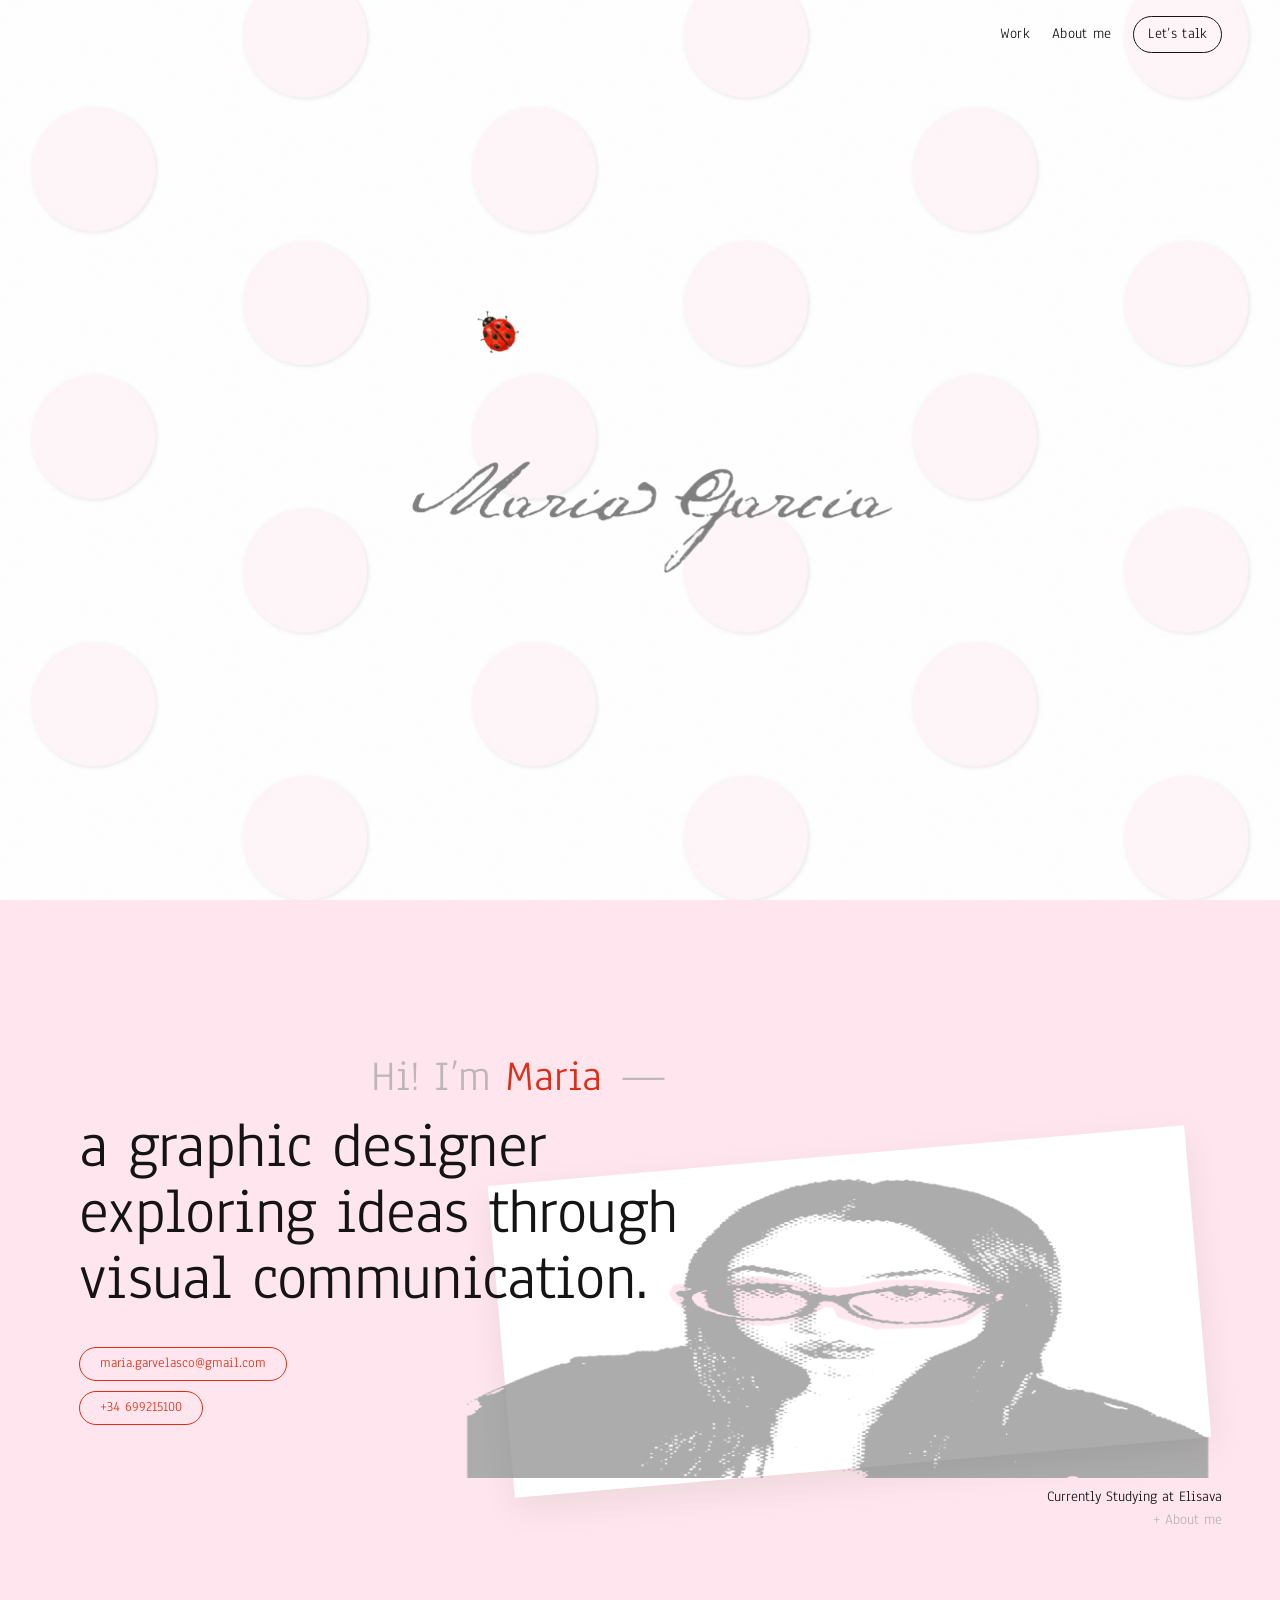
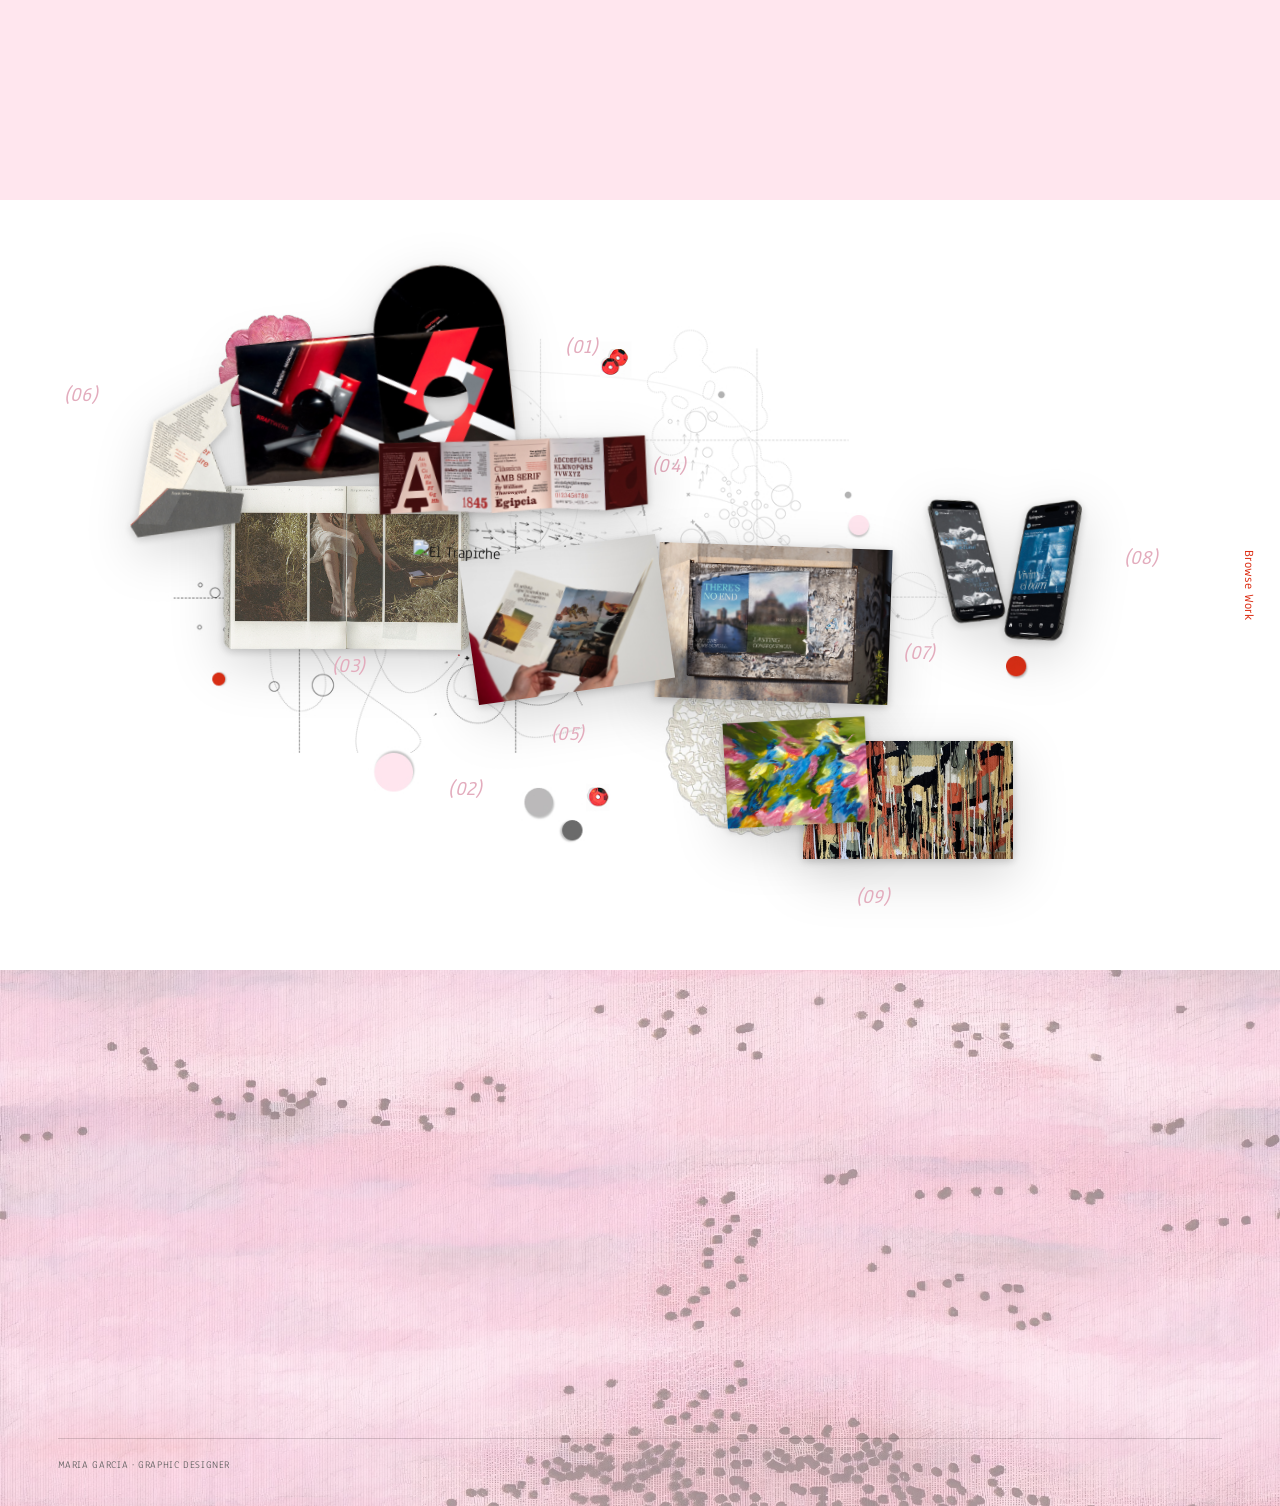
==== index.html @ b3fda64d "Add Google Tag Manager to all pages" ====
<!DOCTYPE html>
<html lang="en">
<head>
  <!-- Google Tag Manager -->
  <script>(function(w,d,s,l,i){w[l]=w[l]||[];w[l].push({'gtm.start':
  new Date().getTime(),event:'gtm.js'});var f=d.getElementsByTagName(s)[0],
  j=d.createElement(s),dl=l!='dataLayer'?'&l='+l:'';j.async=true;j.src=
  'https://www.googletagmanager.com/gtm.js?id='+i+dl;f.parentNode.insertBefore(j,f);
  })(window,document,'script','dataLayer','GTM-WPNQ3VQP');</script>
  <!-- End Google Tag Manager -->
  <meta charset="UTF-8" />
  <meta name="viewport" content="width=device-width, initial-scale=1.0" />
  <title>mave — maria garcia · graphic designer</title>
  <meta name="description" content="Maria Garcia — graphic designer driven by curiosity. Editorial, branding & digital work." />

  <link rel="preconnect" href="https://fonts.googleapis.com" />
  <link rel="preconnect" href="https://fonts.gstatic.com" crossorigin />
  <link href="https://fonts.googleapis.com/css2?family=Anaheim:wght@400..800&display=swap" rel="stylesheet" />

  <link rel="stylesheet" href="css/styles.css" />
  <link rel="icon" type="image/png" href="img/logo-mariquita.png" />
</head>
<body>
  <!-- Google Tag Manager (noscript) -->
  <noscript><iframe src="https://www.googletagmanager.com/ns.html?id=GTM-WPNQ3VQP"
  height="0" width="0" style="display:none;visibility:hidden"></iframe></noscript>
  <!-- End Google Tag Manager (noscript) -->
  <a class="ladybug" id="ladybug" href="index.html" aria-label="María García — Home"><img src="img/logo-mariquita.png" alt="" draggable="false" /></a>

  <!-- ===== HEADER ===== -->
  <header class="site-header" id="siteHeader">
    <nav class="nav nav-right">
      <a href="projects.html">Work</a>
      <a href="about.html">About me</a>
      <a href="letstalk.html" class="nav-cta">Let’s talk</a>
    </nav>
  </header>

  <!-- ===== HOME INTRO — logo over pink dots · Hi (pink band) ===== -->
  <div class="home" id="top">
    <!-- white top: signature logo over the FondoPortada background -->
    <div class="home-logo">
      <img src="img/logoMG.png" alt="Maria Garcia" draggable="false" />
    </div>

    <!-- pink bottom: Hi! intro (unchanged) -->
    <section class="about" id="about">
      <div class="about-grid">
        <div class="about-left">
          <p class="about-hi reveal">Hi! I’m <a class="accent" href="about.html">Maria</a> <span class="hi-dash">—</span></p>
          <h1 class="about-lead reveal">a graphic designer exploring ideas through visual communication.</h1>
          <div class="about-contact reveal">
            <a href="mailto:maria.garvelasco@gmail.com">maria.garvelasco@gmail.com</a>
            <a href="tel:+34699215100">+34 699215100</a>
          </div>
        </div>
        <div class="about-right reveal">
          <div class="about-photo"><img src="img/maria.png" alt="Portrait of Maria" loading="lazy" /></div>
          <p class="about-current">Currently Studying at Elisava<br /><a href="about.html">+ About me</a></p>
        </div>
      </div>
    </section>
  </div>

  <!-- ===== SELECTED WORK — moodboard collage of every project ===== -->
  <section class="qlook" id="look" aria-label="Selected work overview">
    <div class="qlook-stage" id="qlookStage"><!-- project pieces built by JS --></div>
    <a class="qlook-cta" href="projects.html"><span class="btn-pill">Browse Work</span></a>
  </section>

  <!-- ===== 5. FOOTER / CONTACT ===== -->
  <footer class="contact" id="contact">
    <div class="contact-mark-wrap"><img class="contact-mark reveal" src="img/logoMG.png" alt="" aria-hidden="true" /></div>
    <div class="contact-inner">
      <h2 class="contact-title reveal">Let’s create something meaningful together.</h2>
      <p class="contact-sub reveal">Have a project in mind, a question, or just want to say hi? I’d love to hear from you.</p>
      <div class="contact-cta reveal">
        <a class="contact-btn" href="letstalk.html">Get in touch</a>
        <a class="contact-mail" href="mailto:maria.garvelasco@gmail.com">maria.garvelasco@gmail.com</a>
        <a class="contact-tel" href="tel:+34699215100">+34 699215100</a>
      </div>
    </div>
    <div class="contact-foot">
      <span>Maria Garcia · Graphic Designer</span>
    </div>
  </footer>

  <script src="js/portfolio.js"></script>
  <script src="js/main.js"></script>
</body>
</html>
---- css/styles.css ----
/* =========================================================
   maría — graphic designer · portfolio
   Palette: pink #FFE6EE · gray #F2F0F0 · red #DC2F15 · white #FFF
   Type: Anaheim (everything)
   ========================================================= */

:root {
  --pink:  #FFE6EE;
  --gray:  #F2F0F0;
  --red:   #DC2F15;
  --white: #FFFFFF;
  --ink:   #141414;
  --ink-soft: #5c5c5c;

  --maxw: 1320px;
  --gut: clamp(20px, 4.5vw, 76px);

  --font: "Anaheim", "Helvetica Neue", Arial, sans-serif;
  --ease: cubic-bezier(0.22, 1, 0.36, 1);

  /* red round cursor (standard size) */
  --cursor: url("data:image/svg+xml,%3Csvg xmlns='http://www.w3.org/2000/svg' width='26' height='26'%3E%3Ccircle cx='13' cy='13' r='8' fill='%23DC2F15'/%3E%3C/svg%3E") 13 13;
}

* { box-sizing: border-box; }
html { scroll-behavior: smooth; min-height: 100%; cursor: var(--cursor), auto; }

body {
  margin: 0;
  min-height: 100vh;
  background: var(--white);
  color: var(--ink);
  font-family: var(--font);
  font-size: 16px;
  line-height: 1.5;
  -webkit-font-smoothing: antialiased;
  overflow-x: hidden;
  cursor: var(--cursor), auto;
}
/* red round cursor everywhere */
a, button, .contact-btn, .nav a, [role="button"], input, textarea, label {
  cursor: var(--cursor), pointer;
}

/* subtle grain */
body::before {
  content: "";
  position: fixed; inset: 0; z-index: 9999; pointer-events: none;
  opacity: 0.04; mix-blend-mode: multiply;
  background-image: url("data:image/svg+xml,%3Csvg xmlns='http://www.w3.org/2000/svg' width='140' height='140'%3E%3Cfilter id='n'%3E%3CfeTurbulence type='fractalNoise' baseFrequency='0.85' numOctaves='2' stitchTiles='stitch'/%3E%3C/filter%3E%3Crect width='100%25' height='100%25' filter='url(%23n)'/%3E%3C/svg%3E");
}

img { display: block; max-width: 100%; }
a { color: inherit; text-decoration: none; }
::selection { background: var(--red); color: #fff; }

h1, h2, h3 { font-family: var(--font); font-weight: 700; line-height: 1; margin: 0; }
.accent { color: var(--red); }

.eyebrow {
  text-transform: uppercase; letter-spacing: 0.22em;
  font-size: 11px; color: var(--ink-soft); margin: 0 0 1.2rem;
}

/* reveal */
.reveal { opacity: 0; transform: translateY(24px); transition: opacity 0.85s var(--ease), transform 0.85s var(--ease); will-change: opacity, transform; }
.reveal.in { opacity: 1; transform: none; }

/* =========================================================
   HEADER
   ========================================================= */
.site-header {
  position: fixed; top: 0; left: 0; right: 0; z-index: 100;
  display: flex; align-items: center; justify-content: flex-end;
  padding: 16px var(--gut);
}
/* nav items stay put everywhere — only the backdrop behind them fades in/out */
/* tight soft glow right behind the nav — strong right at the top,
   gone within a short distance (no spread-out blurred band). */
.header-blur { position: absolute; left: 0; right: 0; top: 0; bottom: -18px; z-index: -1; pointer-events: none; opacity: 0; transition: opacity 0.4s var(--ease); }
.site-header.scrolled .header-blur,
.talk-page .site-header .header-blur { opacity: 1; }
.header-blur span { position: absolute; inset: 0; }
.header-blur span:nth-child(1) {
  backdrop-filter: blur(22px); -webkit-backdrop-filter: blur(22px);
  -webkit-mask-image: linear-gradient(to bottom, #000 0%, #000 20%, transparent 45%);
  mask-image: linear-gradient(to bottom, #000 0%, #000 20%, transparent 45%);
}
.header-blur span:nth-child(2) {
  backdrop-filter: blur(12px); -webkit-backdrop-filter: blur(12px);
  -webkit-mask-image: linear-gradient(to bottom, #000 0%, #000 18%, transparent 70%);
  mask-image: linear-gradient(to bottom, #000 0%, #000 18%, transparent 70%);
}
.header-blur span:nth-child(3) {
  backdrop-filter: blur(5px); -webkit-backdrop-filter: blur(5px);
  -webkit-mask-image: linear-gradient(to bottom, #000 0%, #000 16%, transparent 100%);
  mask-image: linear-gradient(to bottom, #000 0%, #000 16%, transparent 100%);
  background: linear-gradient(to bottom, rgba(255,255,255,0.55), rgba(255,255,255,0) 50%);
}

.nav { display: flex; align-items: center; gap: 22px; }
.nav a { font-size: 13px; letter-spacing: 0.02em; color: var(--ink); position: relative; }
.nav a::after { content: ""; position: absolute; left: 0; bottom: -3px; width: 100%; height: 1px; background: var(--red); transform: scaleX(0); transform-origin: right; transition: transform 0.4s var(--ease); }
.nav a:hover { color: var(--red); }
.nav a:hover::after { transform: scaleX(1); transform-origin: left; }
.nav-cta { padding: 6px 14px; border: 1px solid var(--ink); border-radius: 40px; }
.nav-cta::after { display: none; }
.nav-cta:hover { border-color: var(--red); }

/* =========================================================
   1. HERO
   ========================================================= */
.hero { position: relative; min-height: 100svh; background: var(--pink); overflow: hidden; display: flex; align-items: center; }
.hero-trail { position: absolute; inset: 0; z-index: 1; pointer-events: none; }
.trail-ghost { position: absolute; will-change: transform, opacity; opacity: 0; pointer-events: none; transform-origin: center; filter: blur(13px); }
.trail-ghost img { width: 100%; height: auto; display: block; }

/* ambient mave background (parallax) */
.hero-bg { position: absolute; inset: 0; z-index: 0; pointer-events: none; overflow: hidden; }
.hero-bgm { position: absolute; will-change: transform; }
.hero-bgm img { width: 100%; display: block; }

/* centered editorial cover */
.hero-center { position: relative; z-index: 2; display: flex; flex-direction: column; align-items: center; gap: clamp(12px, 2vh, 26px); width: 100%; }
.hero-eyebrow { font-size: 11px; letter-spacing: 0.22em; text-transform: uppercase; color: var(--ink-soft); margin: 0; }
.hero-logo {
  width: min(78vw, 1040px);
  transform: rotate(-3deg);
  pointer-events: none;
  will-change: transform;
}
.hero-logo img { width: 100%; }
.hero-tagline { max-width: 48ch; text-align: center; font-size: clamp(15px, 1.5vw, 21px); line-height: 1.5; color: var(--ink); margin: 0; }
.hero-tags { display: flex; gap: 0; flex-wrap: wrap; justify-content: center; font-size: 11px; letter-spacing: 0.14em; text-transform: uppercase; color: var(--ink-soft); margin: 0; }
.hero-tags span:not(:last-child)::after { content: "·"; margin: 0 14px; opacity: 0.55; }
.hero-scroll:hover { color: var(--red); }

.hero-hint, .hero-scroll {
  position: absolute; z-index: 3; font-size: 11px; letter-spacing: 0.2em;
  text-transform: uppercase; color: var(--ink); opacity: 0.6;
}
.hero-hint { left: var(--gut); bottom: 30px; }
.hero-scroll { right: var(--gut); bottom: 30px; animation: bob 2.4s var(--ease) infinite; }

/* editorial "business-card" metadata at the mid edges */
.hero-meta { position: absolute; z-index: 3; top: 50%; transform: translateY(-50%); font-size: 13px; line-height: 1.4; color: var(--ink); }
.hero-ml { left: var(--gut); }
.hero-mr { right: var(--gut); text-align: right; }
.hm-k { display: block; font-size: 10px; letter-spacing: 0.2em; text-transform: uppercase; color: var(--red); margin-bottom: 7px; }
.hm-sub { color: var(--ink-soft); }
@media (max-width: 900px) { .hero-meta { display: none; } }
@keyframes bob { 0%,100%{transform:translateY(0)} 50%{transform:translateY(6px)} }

/* =========================================================
   2. ABOUT (Hi! intro) — matches reference
   ========================================================= */
.about { background: var(--white); padding: clamp(80px,12vh,150px) var(--gut) clamp(20px,3vh,40px); }
.about-grid { position: relative; max-width: var(--maxw); margin: 0 auto; min-height: clamp(460px, 58vh, 600px); }
.about-left { position: relative; z-index: 3; max-width: 62%; }
.about-hi {
  font-weight: 400; font-size: clamp(26px, 3.4vw, 48px);
  margin: 0 0 4px; margin-left: clamp(80px, 52%, 540px);
  white-space: nowrap;
  color: #bdb6b6;   /* "Hi! I'm" in gray */
}
/* "Maria" — static light red, snaps bold on hover, links to About */
.about-hi .accent { color: var(--red); font-weight: 300; display: inline-block; transition: transform 0.3s var(--ease); }
.about-hi .accent:hover { font-weight: 700; }
.about-hi .accent:active { transform: scale(0.9) rotate(-2deg); }
.about-lead {
  font-weight: 400; font-size: clamp(30px, 5vw, 70px); line-height: 1.03;
  letter-spacing: -0.01em; max-width: 22ch; margin: 0;
  position: relative; z-index: 3;
}
.about-contact { margin-top: clamp(20px, 4vh, 40px); font-size: 14px; line-height: 1.7; }
.about-contact a { display: block; width: fit-content; color: var(--red); }
.about-contact a:hover { text-decoration: underline; }

.about-right {
  position: absolute; top: clamp(90px, 12vh, 165px);
  left: clamp(250px, 42%, 640px);
  width: min(56vw, 730px); z-index: 1; text-align: right;
}
.about-photo { width: 100%; }
.about-photo img { width: 100%; mix-blend-mode: multiply; }   /* keep real colours (pink glasses) */
.about-current { position: relative; z-index: 3; margin-top: 8px; font-size: 15px; line-height: 1.5; }
.about-current a { color: #b9b3b3; }
.about-current a:hover { color: var(--red); }

/* =========================================================
   3. A QUICK LOOK — smaller, less whitespace, pans right
   ========================================================= */
.strip { position: relative; background: var(--white); height: 220vh; }
.strip-sticky {
  position: sticky; top: 0; height: 100svh;
  display: flex; flex-direction: column; justify-content: flex-start; overflow: hidden;
  padding: clamp(64px, 8vh, 92px) 0 clamp(28px, 4vh, 56px);
}
.strip-lead { margin: 0 0 clamp(42px, 6.5vh, 88px) var(--gut); z-index: 4; }
.strip-lead h3 { font-size: clamp(30px, 4.2vw, 64px); font-weight: 400; }
.strip-lead h3 .accent { color: #E3ACBD; }   /* "look" in pink */
.strip-lead p { font-size: 11px; letter-spacing: 0.16em; text-transform: uppercase; color: var(--ink-soft); margin-top: 10px; }

.strip-track { display: flex; align-items: flex-start; gap: clamp(22px, 3vw, 54px); padding: 0 var(--gut); will-change: transform; }
.strip-item { flex: 0 0 auto; display: flex; flex-direction: column; align-items: flex-start; }
.strip-item.landscape { width: clamp(240px, 25vw, 400px); }
.strip-item.portrait  { width: clamp(160px, 16vw, 250px); }
.strip-card {
  position: relative; width: 100%;
  height: clamp(190px, 34vh, 340px);
  background: var(--gray); overflow: hidden;
  transition: transform 0.5s var(--ease);
}
.strip-card img { width: 100%; height: 100%; object-fit: cover; }
.strip-item:hover .strip-card { transform: rotate(0deg) translateY(-5px) !important; }
/* caption BELOW the photo, no background */
.strip-cap {
  margin-top: clamp(16px, 2.4vh, 26px); font-size: 11px;
  letter-spacing: 0.1em; text-transform: uppercase; color: var(--ink-soft);
}

/* =========================================================
   4. WORK — collage, tight per-project grouping
   ========================================================= */
.work { position: relative; background: var(--white); padding: clamp(4px,1vh,22px) var(--gut) 0; overflow: hidden; }
.work-head { max-width: var(--maxw); margin: 0 auto clamp(36px,6vh,70px); position: relative; z-index: 3; }
.work-head h2 { font-size: clamp(30px,4.2vw,64px); font-weight: 400; }
.work-head h2 .accent { color: #E3ACBD; }   /* "work" in pink, not red */
.work-head p { font-size: 13px; margin-top: 14px; color: var(--ink-soft); max-width: 42ch; }

.work-fondo { position: absolute; inset: 0; z-index: 0; pointer-events: none; background: url("../img/foto-fondo.png") center/cover no-repeat; filter: invert(1); opacity: 0.06; mix-blend-mode: multiply; }
.work-watermarks { position: absolute; inset: 0; z-index: 1; pointer-events: none; }
.wm {
  position: absolute;
  transform: translateY(var(--py, 0)) rotate(var(--rot, 0deg));
  filter: blur(6px); opacity: 0.7;
}
.wm img { width: 100%; }

.collage { position: relative; z-index: 2; max-width: var(--maxw); margin: 0 auto; }

/* ONE continuous canvas mirroring the reference board 1:1 — every photo
   and every text block keeps the exact position/size it has there (all
   values are % of the FULL page), so projects sit exactly as close
   together as they do on that board. */
.work-canvas { position: relative; width: 100%; aspect-ratio: var(--ar, 0.3155); }
.work-anchor { position: absolute; scroll-margin-top: 90px; }
.work-gray-bg {
  position: absolute; left: 50%; right: 50%; bottom: 0;
  width: 100vw; margin-left: -50vw; margin-right: -50vw;
  background: var(--gray); z-index: 0;
}

.work-piece {
  position: absolute; display: block; margin: 0; transform: rotate(var(--r, 0deg));
  transition: transform .5s var(--ease), filter .5s var(--ease); transform-origin: 50% 50%;
  filter: drop-shadow(0 2px 4px rgba(0,0,0,0.18)) drop-shadow(0 14px 22px rgba(0,0,0,0.14));
  z-index: 1;
}
.work-piece img { width: 100%; height: auto; display: block; }
.work-piece:hover { transform: rotate(0deg) scale(1.04); z-index: 5; }
.work-piece--flat { filter: none; }

/* text block — number, title, description, positioned exactly like the reference */
.work-text {
  position: absolute; display: flex; flex-direction: column; gap: 4px;
  min-width: 140px; z-index: 2;
}
/* wrapper is invisible to layout on desktop (n/t/toggle stay the exact same
   stacked flex children they always were) — only becomes a real row on phones */
.work-text-head { display: contents; }
.work-text .n { color: #E3ACBD; font-style: italic; font-weight: 500; font-size: clamp(11px, 0.85vw, 13px); letter-spacing: 0.02em; }
.work-text .t { font-weight: 500; font-size: clamp(12px, 0.9vw, 13px); line-height: 1.1; }
.work-text .d { color: var(--ink-soft); font-size: clamp(8.5px, 0.62vw, 9px); line-height: 1.3; }
.work-text-toggle { display: none; }

/* click a project photo to see it bigger; click anywhere (or Esc) to close */
.lightbox {
  position: fixed; inset: 0; z-index: 300; padding: 40px;
  display: flex; align-items: center; justify-content: center;
  background: rgba(20,20,20,0.85);
  opacity: 0; pointer-events: none;
  transition: opacity 0.3s var(--ease);
}
.lightbox.open { opacity: 1; pointer-events: auto; }
.lightbox img {
  max-width: 90vw; max-height: 88vh; width: auto; height: auto;
  object-fit: contain; border-radius: 4px;
  box-shadow: 0 30px 80px rgba(0,0,0,0.5);
}

/* =========================================================
   5. FOOTER / CONTACT — small & compact (matches reference)
   ========================================================= */
.contact { position: relative; background: var(--pink); padding: clamp(64px,10vh,120px) var(--gut) 34px; overflow: hidden; }
/* textured background photo over the pink — visible enough to show its own colors */
.contact::before {
  content: ""; position: absolute; inset: 0; z-index: 0; pointer-events: none;
  background: url("../img/textura-papel.jpg") center/cover no-repeat;
  opacity: 0.4;
}
.contact-mark-wrap { position: relative; z-index: 2; max-width: var(--maxw); margin: 0 auto; }
.contact-mark { width: clamp(120px, 14vw, 200px); margin-bottom: clamp(4px, 0.8vh, 10px); }
.contact-inner {
  position: relative; z-index: 2; max-width: var(--maxw); margin: 0 auto;
  display: grid; grid-template-columns: 1.3fr 1fr; grid-template-areas: "title title" "sub cta"; gap: clamp(20px,4vh,40px) 40px; align-items: end;
}
.contact-title {
  grid-area: title;
  font-weight: 400; text-transform: uppercase;
  font-size: clamp(24px, 3.3vw, 46px); line-height: 1.06; letter-spacing: 0.01em;
  color: var(--red); max-width: 24ch;
}
.contact-sub { grid-area: sub; font-size: 18px; line-height: 1.5; max-width: 46ch; color: var(--ink); align-self: start; justify-self: start; padding-left: 0; margin-left: clamp(24px, 9vw, 150px); }
.contact-cta { grid-area: cta; text-align: right; }
.contact-btn {
  display: inline-block; font-size: 18px; letter-spacing: 0.02em;
  padding: 11px 38px; border: 1.5px solid var(--red); border-radius: 50px; color: var(--red);
  transition: background 0.4s var(--ease), color 0.4s var(--ease), transform 0.4s var(--ease);
}
.contact-btn:hover { background: var(--red); color: #fff; transform: translateY(-3px); }
.contact-mail, .contact-tel { display: block; margin-top: 12px; font-size: 14px; color: var(--red); text-align: right; }
.contact-mail { margin-top: 18px; }
.contact-foot {
  position: relative; z-index: 2; max-width: var(--maxw); margin: clamp(50px,9vh,110px) auto 0;
  padding-top: 18px; border-top: 1px solid rgba(0,0,0,0.15);
  display: flex; justify-content: space-between; gap: 14px; flex-wrap: wrap;
  font-size: 10.5px; letter-spacing: 0.06em; text-transform: uppercase; color: var(--ink-soft);
}

/* =========================================================
   ABOUT PAGE
   ========================================================= */
.page { background: var(--white); }
.ab-section { padding: clamp(40px,7vh,90px) var(--gut); }
.ab-inner { max-width: var(--maxw); margin: 0 auto; }
.ab-gray { background: var(--gray); }
.ab-pink { background: var(--pink); }   /* about hero background */

.ab-hero { padding-top: clamp(120px,16vh,190px); padding-bottom: clamp(60px,9vh,110px); min-height: 100svh; display: grid; align-items: start; justify-items: center; }
.ab-hero-grid { max-width: var(--maxw); margin: 0 auto; display: grid; grid-template-columns: 1fr 0.9fr; gap: clamp(30px,5vw,70px); align-items: center; }
.ab-name { font-weight: 300; font-size: clamp(30px,4vw,52px); color: #c9c4c4; line-height: 1; margin-left: clamp(70px, 14vw, 220px); margin-top: clamp(24px, 5vh, 60px); }
.ab-role { font-weight: 400; font-size: clamp(26px,4vw,50px); line-height: 1.15; margin: 6px 0 0; max-width: 24ch; }
.ab-intro { font-size: 15px; line-height: 1.7; max-width: 42ch; margin: clamp(24px,5vh,44px) 0 0; color: var(--ink); }
/* wrap: photo + illustration side by side, illustration big and partly tucked behind the photo */
.ab-photo-wrap { position: relative; width: min(100%, 620px); margin-left: auto; }
/* ladybug illustration — much bigger, its right portion sits under the photo */
.ab-illustration { position: absolute; z-index: 0; top: 74%; left: 42%; width: 92%; max-width: none; opacity: 1; pointer-events: none; }
/* polaroid photo: full frame visible, no crop, transparent background, small + a slight tilt */
.ab-photo { position: relative; z-index: 1; width: 52%; margin-left: auto; }
.ab-photo img { width: 100%; height: auto; object-fit: contain; }
/* higher specificity than .reveal.in's transform:none, so the tilt survives the reveal */
.ab-photo.reveal.in { transform: rotate(-4deg); }

.ab-row { display: grid; grid-template-columns: 1fr 2.6fr; gap: clamp(20px,4vw,60px); align-items: start; }
.ab-head { display: flex; align-items: baseline; gap: 12px; }
.ab-num { color: var(--red); font-size: 12px; letter-spacing: 0.14em; flex: 0 0 auto; font-style: italic; }
.ab-h { font-weight: 600; font-size: clamp(24px,2.6vw,34px); }
.ab-avail { display: inline-flex; align-items: center; gap: 9px; margin-top: 22px; font-size: 13px; color: var(--ink-soft); }
.ab-avail .dot { width: 8px; height: 8px; border-radius: 50%; background: var(--red); }
.ab-cols { display: grid; grid-template-columns: 1fr 1fr; gap: 8px 40px; }
.ab-list { font-size: 14px; letter-spacing: 0.02em; text-transform: uppercase; line-height: 1.9; margin: 0; padding: 0; list-style: none; }
.ab-list.normal { text-transform: none; }
.ab-block + .ab-block { margin-top: clamp(24px,4vh,42px); }
.ab-block .role { font-weight: 700; font-size: 17px; }
.ab-block .meta { font-size: 14px; color: var(--ink); margin: 2px 0 10px; }
.ab-block .meta .accent { color: var(--red); }
.ab-block p { font-size: 14px; line-height: 1.7; color: var(--ink-soft); max-width: 60ch; }
.ab-bullets { font-size: 14px; letter-spacing: 0.02em; text-transform: uppercase; line-height: 1.9; margin: 12px 0 12px clamp(30px, 6vw, 100px); padding: 0; list-style: none; }
/* skills/tools/experience tags — soft pink pills instead of a plain spec-sheet list,
   echoing the pill shape used everywhere else on the site (nav, buttons, tags) */
.ab-list.chips, .ab-bullets.chips {
  display: flex; flex-wrap: wrap; gap: 9px 10px; align-items: center;
  margin: 12px 0 0; padding: 0; line-height: 1.3;
}
.ab-list.chips li, .ab-bullets.chips li {
  padding: 7px 15px; border-radius: 40px;
  background: rgba(255,230,238,0.55); border: 1px solid rgba(220,47,21,0.14);
  color: var(--ink); font-size: 12px; letter-spacing: 0.04em; white-space: nowrap;
}
.ab-sep { border: 0; height: 1px; width: 46px; background: var(--red); opacity: 0.55; margin: 22px 0 22px 0; position: relative; }
.ab-sep::before {
  content: ""; position: absolute; left: -14px; top: 50%; transform: translateY(-50%);
  width: 6px; height: 6px; border-radius: 50%; background: var(--red);
}
.ab-note { font-size: 14px; line-height: 1.65; color: var(--ink-soft); max-width: 54ch; margin: clamp(22px,3.5vh,36px) 0 0; }
.ab-note-inline { font-size: 11px; text-transform: none; letter-spacing: 0; color: var(--ink-soft); }
.ab-note strong { color: var(--ink); font-weight: 700; }
.ab-langs { display: flex; flex-wrap: wrap; gap: 9px 10px; }
.ab-langs .lang {
  display: inline-flex; align-items: center; padding: 7px 15px; border-radius: 40px;
  background: rgba(255,230,238,0.55); border: 1px solid rgba(220,47,21,0.14);
  font-size: 12px; letter-spacing: 0.04em;
}
.ab-langs .lang .accent { color: var(--red); margin-left: 5px; }

/* ===== personal note — bigger, quieter closing statement before the footer ===== */
.ab-personal { padding-top: clamp(50px,9vh,110px); padding-bottom: clamp(50px,9vh,110px); }
.ab-personal-text { font-size: clamp(20px, 2.2vw, 30px); line-height: 1.55; max-width: 66ch; color: var(--ink); font-weight: 400; position: relative; }
.ab-personal-text .accent { font-weight: 600; }
/* big quote mark fills the label column that would otherwise sit empty */
.ab-personal-mark::before {
  content: "“"; display: block; font-size: clamp(64px, 8vw, 112px); line-height: 1;
  color: #E3ACBD; font-weight: 700;
}

/* =========================================================
   LET'S TALK — contact page
   ========================================================= */
.talk { position: relative; min-height: 100svh; background: var(--white); padding: clamp(122px,16vh,176px) var(--gut) clamp(40px,6vh,70px); overflow: hidden; }
.talk-grid { position: relative; z-index: 2; max-width: var(--maxw); margin: 0 auto; display: grid; grid-template-columns: 1fr 1.05fr; gap: clamp(40px,6vw,100px); align-items: start; }
/* full-bleed scattered dots behind the whole section */
.talk-bg { position: absolute; inset: 0; z-index: 0; width: 100%; height: 100%; object-fit: cover; pointer-events: none; }

.talk-title { font-weight: 400; font-size: clamp(42px, 6vw, 88px); line-height: 0.94; letter-spacing: -0.02em; }
.talk-title .accent { color: #E3ACBD; }   /* "talk" in pink */
.talk-badges { display: flex; align-items: center; gap: 14px; flex-wrap: wrap; margin-top: 16px; }
.talk-tag {
  display: inline-block; transform: rotate(-4deg);
  border: 1.5px solid var(--red); color: var(--red); border-radius: 40px;
  padding: 6px 16px; font-size: 12px; letter-spacing: 0.04em;
}
.talk-avail { display: inline-flex; align-items: center; gap: 8px; font-size: 13px; color: var(--ink-soft); }
.talk-avail .dot { width: 8px; height: 8px; border-radius: 50%; background: var(--red); }
.talk-intro { font-size: 15px; line-height: 1.6; color: var(--ink-soft); max-width: 48ch; margin: clamp(16px,2.6vh,28px) 0; }
.talk-links li::after { content: "↗"; margin-left: auto; color: var(--ink-soft); opacity: 0; transition: opacity 0.3s var(--ease), color 0.3s var(--ease); }
.talk-links li:hover::after { opacity: 1; color: var(--red); }
.form-send { background: var(--red); color: #fff; }
.form-send:hover { background: #9f120e; }
.talk-foot { position: absolute; left: var(--gut); right: var(--gut); bottom: 22px; z-index: 2; padding-top: 16px; border-top: 1px solid rgba(0,0,0,0.15); font-size: 11px; letter-spacing: 0.08em; text-transform: uppercase; color: var(--ink-soft); }
.talk-links { list-style: none; padding: 0; margin: clamp(20px, 4vh, 40px) 0 0; }
.talk-links li { padding: 11px 0; border-top: 1px solid rgba(0,0,0,0.14); display: flex; align-items: baseline; gap: 14px; transition: padding-left 0.3s var(--ease); }
.talk-links li:last-child { border-bottom: 1px solid rgba(0,0,0,0.14); }
.talk-links li:hover { padding-left: 6px; }
.talk-links a { color: var(--ink); font-size: clamp(17px, 1.6vw, 22px); }
.talk-links a:hover { color: var(--red); }
.talk-links .k { width: 84px; flex: 0 0 auto; color: var(--ink-soft); font-size: 11px; text-transform: uppercase; letter-spacing: 0.14em; }

.form { display: grid; gap: 18px; margin-top: clamp(70px, 13.6vh, 132px); }
.form label { display: block; font-size: 11px; text-transform: uppercase; letter-spacing: 0.16em; color: var(--ink-soft); margin-bottom: 6px; transition: color 0.3s var(--ease); }
.form input, .form textarea {
  width: 100%; font-family: var(--font); font-size: 17px; color: var(--ink);
  background: transparent; border: none; border-bottom: 1.5px solid rgba(20,20,20,0.22);
  border-radius: 0; padding: 10px 2px; outline: none; transition: border-color 0.3s var(--ease);
}
.form input::placeholder, .form textarea::placeholder { color: #b7b2b2; }
.form input:focus, .form textarea:focus { border-bottom-color: var(--red); }
.form > div:focus-within label, .form .row2 > div:focus-within label { color: var(--red); }
.form textarea { resize: vertical; min-height: 96px; }
.form .row2 { display: grid; grid-template-columns: 1fr 1fr; gap: 26px; }
/* card treatment — gives the form its own quiet, tactile "paper" presence
   instead of floating fields on bare white, echoing the site's hand-crafted feel */
.talk-form-card {
  position: relative; z-index: 1; margin-top: clamp(26px, 4vh, 46px);
  background: var(--pink);
  border: 1px solid rgba(220,47,21,0.14); border-radius: 22px;
  padding: clamp(28px,4vw,42px) clamp(24px,4vw,38px) clamp(22px,3vw,32px);
}
.form-send {
  justify-self: start; margin-top: 6px; font-family: var(--font); font-size: 16px; letter-spacing: 0.02em;
  padding: 16px 52px; border: 1.5px solid var(--red); border-radius: 50px; color: var(--red);
  background: none; transition: background 0.4s var(--ease), color 0.4s var(--ease), transform 0.4s var(--ease);
}
.form-send:hover { background: var(--red); color: #fff; transform: translateY(-3px); }
.form-note { font-size: 12px; color: var(--ink-soft); }

/* =========================================================
   RESPONSIVE
   ========================================================= */
@media (max-width: 900px) {
  .about-grid { min-height: 0; }
  .about-hi { margin-left: 0; }
  .about-right { position: static; width: min(80vw,420px); margin: 26px auto 0; text-align: center; }
  .hero-logo { margin: 0 auto; transform: rotate(-6deg); width: 78vw; }

  .contact-inner { grid-template-columns: 1fr; grid-template-areas: "title" "sub" "cta"; }
  .contact-sub { padding-left: 0; }
  .contact-cta, .contact-mail, .contact-tel { text-align: left; }

  .project { display: block; }
  .project-cap { margin-top: 16px; }
  .project-imgs { flex-direction: column; align-items: stretch; gap: 16px; }
  .shot { width: 100% !important; transform: rotate(0deg) !important; margin: 0 !important; }

  .ab-hero-grid { grid-template-columns: 1fr; }
  .ab-photo-wrap { width: min(85%, 320px); margin: 0 auto; }
  .ab-name { margin-left: 0; }
  .ab-row { grid-template-columns: 1fr; gap: 14px; }
  .ab-cols { grid-template-columns: 1fr; }
  .talk-grid { grid-template-columns: 1fr; gap: 40px; }
}

@media (max-width: 720px) {
  .strip { height: auto; }
  .strip-sticky { position: static; height: auto; display: block; padding: 40px 0; }
  .strip-lead { position: static; margin: 0 var(--gut) 20px; }
  .strip-track { transform: none !important; overflow-x: auto; scroll-snap-type: x mandatory; -webkit-overflow-scrolling: touch; padding-bottom: 12px; }
  .strip-item { scroll-snap-align: center; }
  .hero-hint { display: none; }
  .form .row2 { grid-template-columns: 1fr; }
}

@media (prefers-reduced-motion: reduce) {
  * { animation: none !important; scroll-behavior: auto; }
  .reveal { opacity: 1 !important; transform: none !important; }
  .hero-scroll { animation: none; }
}

/* =========================================================
   HOME INTRO — signature logo over pink polka dots
   white top band + pink bottom band · dots span both
   ========================================================= */
.home {
  position: relative; z-index: 0; isolation: isolate; overflow: hidden;
  --home-split: 100svh;   /* full-screen cover: only the logo + photo on entry */
  background: var(--pink);
}
/* top band: FondoPortada image behind the signature logo */
.home-logo {
  height: var(--home-split); display: flex; align-items: center; justify-content: center;
  position: relative; padding: 0 var(--gut);
  background: url("../img/FondoPortada.jpg") center center / cover no-repeat;
}
.home-logo img { width: min(44vw, 640px); height: auto; transform: translateY(7vh); will-change: transform; }
/* pink band: Hi! block fills the whole screen, content centred, text pushed left */
.home .about { background: transparent; min-height: 100svh; display: flex; flex-direction: column; justify-content: flex-start; padding-top: clamp(80px, 16vh, 180px); padding-left: clamp(14px, 3vw, 46px); }
.home .about-grid { width: 100%; margin: 0; }
/* "Hi! I'm Maria —" indented, with a grey dash */
.home .about-hi { margin-left: clamp(40px, 26vw, 400px); }
.home .about-hi .hi-dash { color: #bdb6b6; margin-left: 4px; }
/* tilted white square behind the portrait */
.home .about-photo { position: relative; }
.home .about-photo::before {
  content: ""; position: absolute; z-index: 0;
  top: 1%; bottom: 3%; left: 6%; right: 3%;
  background: #fff; transform: rotate(-5deg);
  box-shadow: 0 12px 34px rgba(0, 0, 0, 0.07);
}
.home .about-photo img { position: relative; z-index: 1; }
/* nav links a touch bigger */
.nav-right a { font-size: 15px; }
/* wider lead paragraph, nudged a little to the right (width unchanged) */
.home .about-lead { max-width: 48vw; margin-left: clamp(18px, 3.2vw, 52px); }
/* email + phone: same nudge (kept aligned with the lead), each in its own red pill */
.home .about-contact { margin-left: clamp(18px, 3.2vw, 52px); display: flex; flex-direction: column; align-items: flex-start; gap: 10px; border: 0; padding: 0; }
.home .about-contact a { display: inline-block; width: fit-content; border: 1px solid var(--red); border-radius: 22px; padding: 4px 20px; transition: background 0.3s var(--ease), color 0.3s var(--ease); }
.home .about-contact a:hover { background: var(--red); color: #fff; text-decoration: none; }
/* photo + white square much more to the right, a bit bigger */
.home .about-right { left: auto; right: 0; width: min(60vw, 790px); }

/* =========================================================
   A QUICK LOOK — moodboard collage: real project photos (cutouts
   + framed shots) scattered over a paper background, exactly like
   a scrapbook table. No captions, no boxes — just the pieces.
   ========================================================= */
.qlook {
  position: relative; overflow: hidden; padding: clamp(30px, 5vh, 56px) var(--gut);
  background: var(--white);
}
.qlook-stage {
  position: relative; width: 100%; aspect-ratio: 1265 / 738; margin: 0 auto;
  background: url("../img/fotos-home/foto-fondo.jpg") center/cover no-repeat;
  max-width: 1280px;
}
/* "View all work" — a slim vertical tab pinned to the right edge, reads sideways */
.qlook-cta {
  position: absolute; right: clamp(6px, 1.6vw, 22px); top: 50%;
  transform: translateY(-50%); margin: 0; z-index: 5; display: inline-flex;
}
.qlook-cta .btn-pill {
  writing-mode: vertical-rl; text-orientation: mixed;
  display: inline-flex; align-items: center;
  font-size: 13px; font-weight: 500; letter-spacing: 0.03em; color: var(--red);
  padding: 10px 2px;
  text-decoration: underline; text-decoration-color: transparent; text-underline-offset: 7px;
  transition: text-decoration-color 0.3s var(--ease), transform 0.3s var(--ease);
}
.qlook-cta .btn-pill:hover { text-decoration-color: var(--red); transform: translateX(-3px); }
/* each project piece — a plain cutout/photo, softly shadowed, no frame */
/* two layered shadows — a tight contact shadow + a softer ambient one — read as an object
   actually resting on the table, rather than a flat blur floating behind it */
.ql-item {
  position: absolute; display: block; transform: rotate(var(--r, 0deg));
  transition: transform .5s var(--ease), filter .5s var(--ease); transform-origin: 50% 50%;
  filter: drop-shadow(0 2px 4px rgba(0,0,0,0.20)) drop-shadow(0 16px 26px rgba(0,0,0,0.16));
}
.ql-item img { width: 100%; height: auto; display: block; pointer-events: none; }
.ql-item:hover {
  transform: rotate(0deg) scale(var(--hs, 1.35)); z-index: 9;
  filter: drop-shadow(0 3px 6px rgba(0,0,0,0.24)) drop-shadow(0 24px 38px rgba(0,0,0,0.22));
}
/* static index numbers, matching the reference board's annotations — never move or scale */
.ql-index {
  position: absolute; z-index: 7; color: #E3ACBD; font-size: clamp(15px, 1.6vw, 22px);
  font-style: italic; font-weight: 500; letter-spacing: 0.02em; pointer-events: none;
  transform: translate(-50%, -50%);
}

@media (max-width: 760px) {
  .qlook { padding: 40px var(--gut) 60px; }
  .qlook-stage { aspect-ratio: auto; min-height: 480px; }
  /* vertical side-tab doesn't work on narrow screens — fall back to a normal pill below the stage */
  .qlook-cta { position: static; transform: none; width: 100%; justify-content: center; margin: clamp(20px, 3.5vh, 34px) auto 0; }
  .qlook-cta .btn-pill { writing-mode: horizontal-tb; padding: 11px 30px; }
  .qlook-cta .btn-pill:hover { transform: translateY(-3px); }
}

/* Projects page: clear the fixed header above the collage */
.projects-page .work { padding-top: clamp(55px, 6vh, 85px); }

/* Work page on phones only — same collage/composition as desktop (nothing about
   position, size or text changes above this breakpoint). The only difference:
   each project's description is collapsed behind a tap-to-read arrow, since
   showing the full paragraph at this width is what caused text to sit on top
   of the photos. */
@media (max-width: 760px) {
  /* the 140px desktop min-width overflows the viewport for items positioned
     near the right edge at this scale — let the existing %-width govern instead */
  .work-text { min-width: 0; max-width: calc(100vw - var(--gut)); }
  .work-text-head { display: flex; align-items: baseline; gap: 5px; }
  .work-text-toggle {
    display: inline-flex; align-items: center; justify-content: center;
    margin-left: auto; padding: 2px 4px; background: none; border: none;
    color: var(--ink-soft); font-size: 11px; line-height: 1;
    transition: transform 0.3s var(--ease);
  }
  .work-text.open .work-text-toggle { transform: rotate(180deg); }
  .work-text .d {
    max-height: 0; overflow: hidden; margin: 0;
    transition: max-height 0.35s var(--ease);
  }
  .work-text.open {
    z-index: 6; background: rgba(255,255,255,0.96); border-radius: 6px;
    padding: 5px 7px; margin: -5px -7px;
    box-shadow: 0 8px 22px rgba(0,0,0,0.16);
  }
  .work-text.open .d { max-height: 260px; margin-top: 2px; }
}

/* header: nav always right-aligned, no brand mark */
.site-header .nav-right { margin-left: auto; }
/* no red underline on the top nav hover */
.nav-right a::after { display: none; }
.nav-right a:hover { color: var(--red); }
/* current page: muted, not clickable */
.nav-right a[aria-current="page"] { color: var(--ink-soft); pointer-events: none; }

/* =========================================================
   LADYBUG — home button. Roams the cover freely, then eases
   into a small fixed logo, top-left, once you scroll past it.
   ========================================================= */
.ladybug {
  position: fixed; top: 0; left: 0; z-index: 300;
  width: 30px; height: 30px; display: block;
  opacity: 0; transition: opacity 0.6s var(--ease);
}
.ladybug img { width: 100%; height: 100%; object-fit: contain; pointer-events: none; user-select: none; }
/* interior pages: docked ladybug grows smoothly on hover */
.ladybug.lb-static { transition: opacity 0.6s var(--ease), transform 0.35s var(--ease); transform-origin: center; }
@media (max-width: 720px) { .ladybug { width: 24px; height: 24px; } }

@media (max-width: 900px) {
  .home { --home-split: 100svh; }
  .home-logo img { width: 50vw; }
}
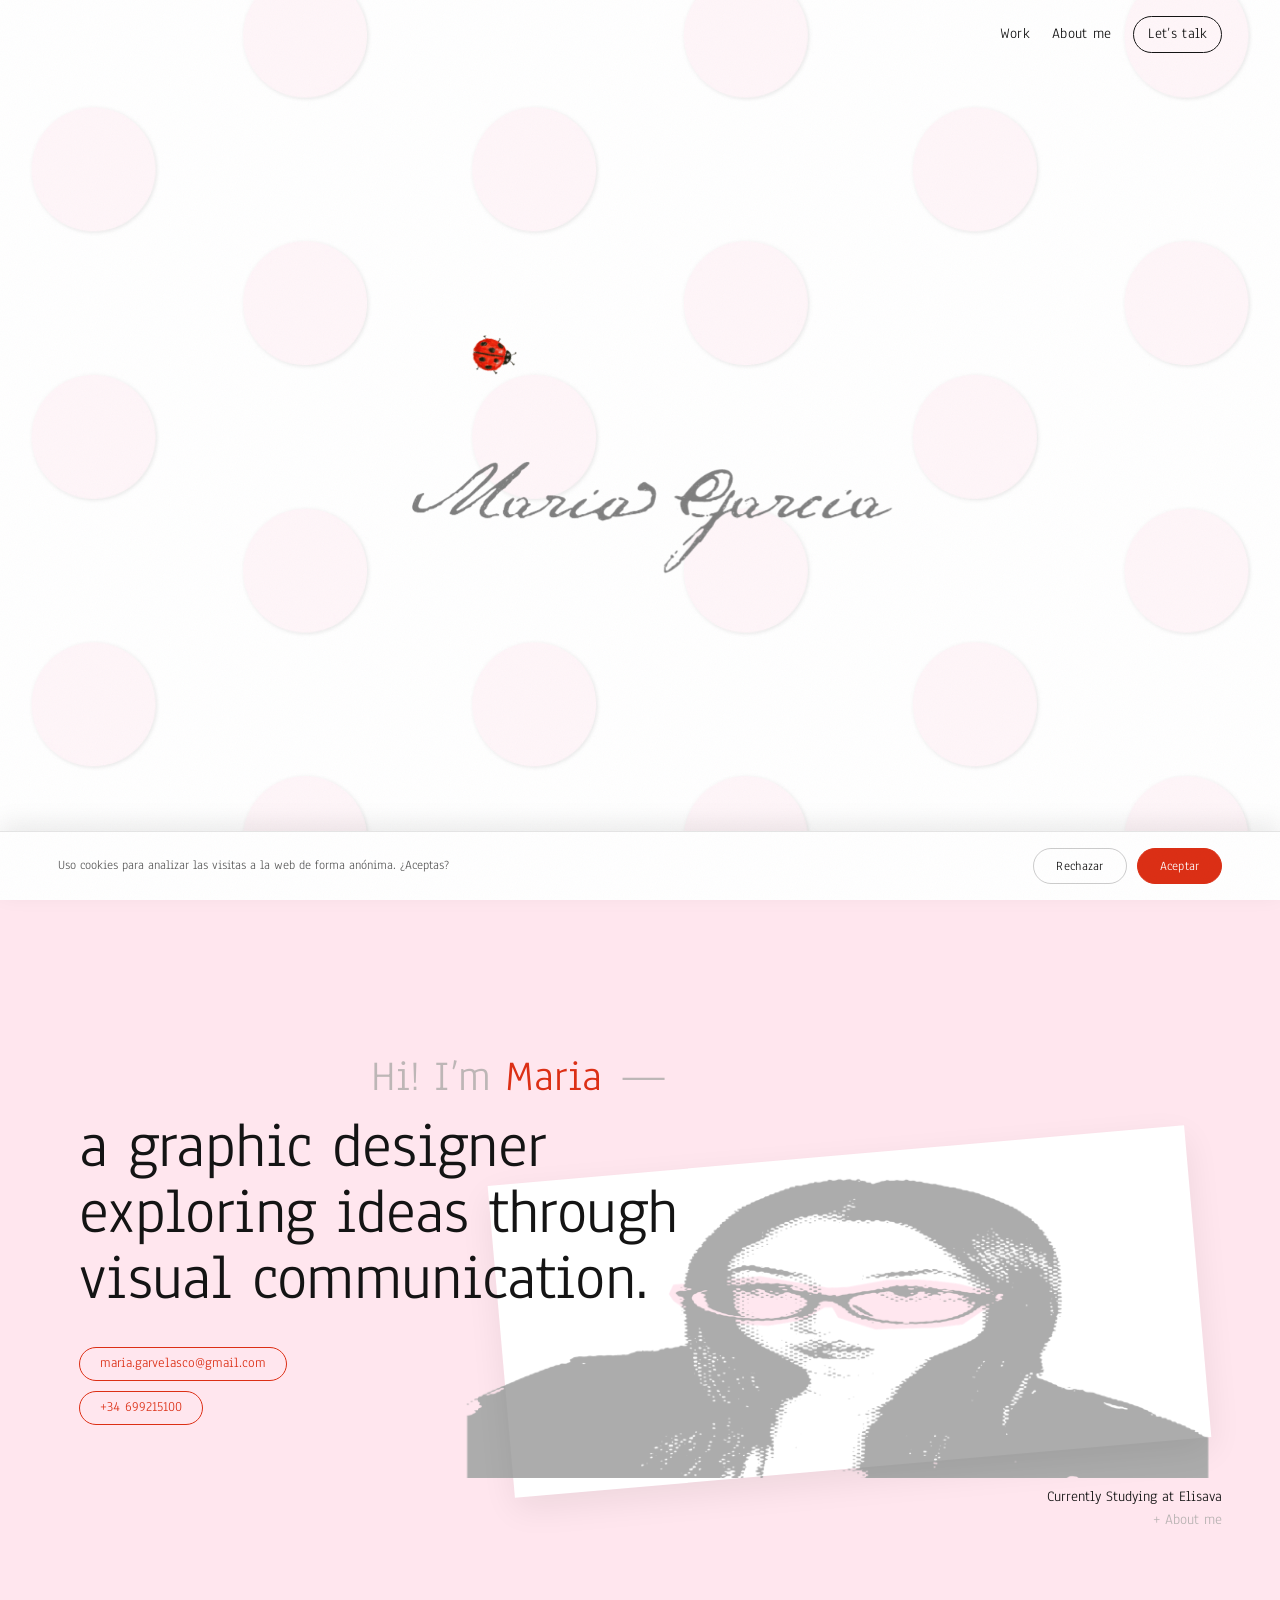
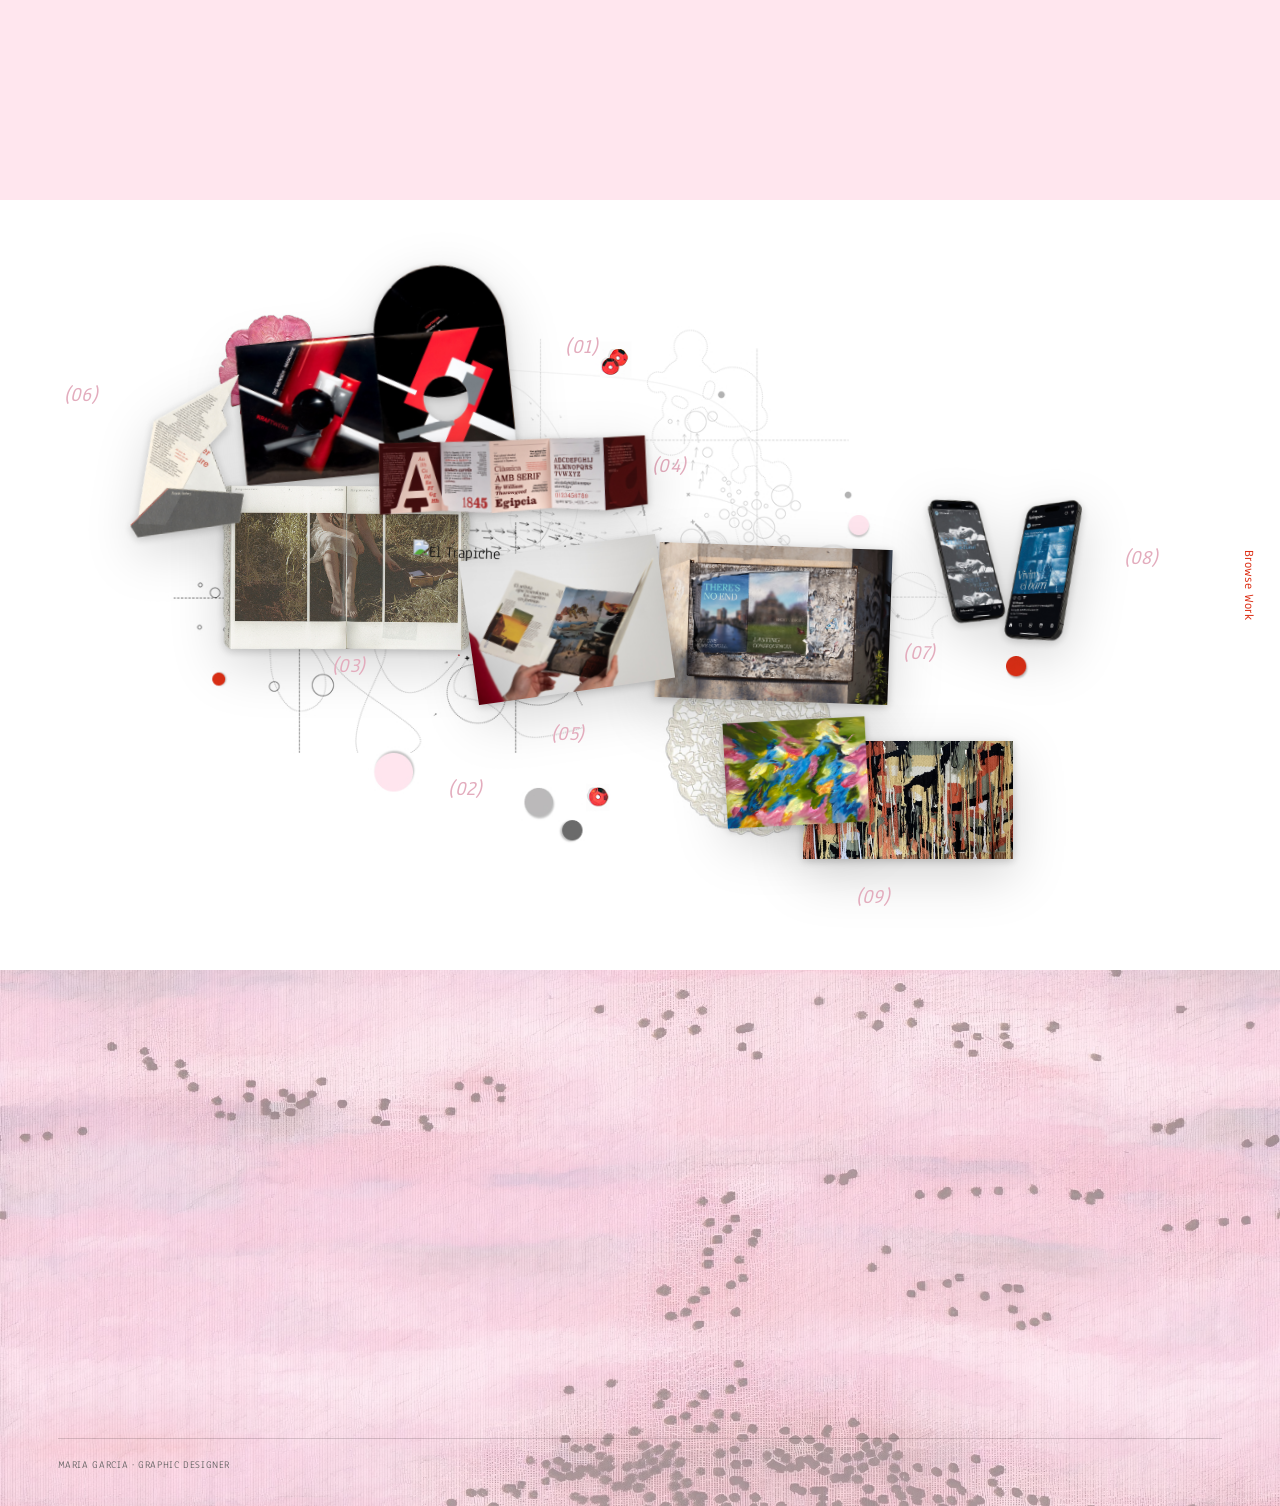
==== commit 6e6f8c11: "Add cookie consent banner with Google Consent Mode Analytics defaults to denied (anonymous/cookieles" ====
--- a/index.html
+++ b/index.html
@@ -1,6 +1,18 @@
 <!DOCTYPE html>
 <html lang="en">
 <head>
+  <!-- Consent defaults — analytics stays anonymous/cookieless until accepted -->
+  <script>
+    window.dataLayer = window.dataLayer || [];
+    function gtag(){ dataLayer.push(arguments); }
+    gtag('consent', 'default', {
+      ad_storage: 'denied',
+      analytics_storage: 'denied',
+      ad_user_data: 'denied',
+      ad_personalization: 'denied',
+      wait_for_update: 500
+    });
+  </script>
   <!-- Google Tag Manager -->
   <script>(function(w,d,s,l,i){w[l]=w[l]||[];w[l].push({'gtm.start':
   new Date().getTime(),event:'gtm.js'});var f=d.getElementsByTagName(s)[0],
@@ -25,6 +37,15 @@
   <noscript><iframe src="https://www.googletagmanager.com/ns.html?id=GTM-WPNQ3VQP"
   height="0" width="0" style="display:none;visibility:hidden"></iframe></noscript>
   <!-- End Google Tag Manager (noscript) -->
+
+  <div class="cookie-banner" id="cookieBanner">
+    <p>Uso cookies para analizar las visitas a la web de forma anónima. ¿Aceptas?</p>
+    <div class="cookie-actions">
+      <button type="button" class="cookie-btn cookie-btn-reject" id="cookieReject">Rechazar</button>
+      <button type="button" class="cookie-btn cookie-btn-accept" id="cookieAccept">Aceptar</button>
+    </div>
+  </div>
+
   <a class="ladybug" id="ladybug" href="index.html" aria-label="María García — Home"><img src="img/logo-mariquita.png" alt="" draggable="false" /></a>
 
   <!-- ===== HEADER ===== -->
--- a/css/styles.css
+++ b/css/styles.css
@@ -287,6 +287,31 @@
   max-width: 90vw; max-height: 88vh; width: auto; height: auto;
   object-fit: contain; border-radius: 4px;
   box-shadow: 0 30px 80px rgba(0,0,0,0.5);
+}
+
+/* cookie consent — bottom bar, hidden until JS decides it's needed */
+.cookie-banner {
+  position: fixed; left: 0; right: 0; bottom: 0; z-index: 400;
+  transform: translateY(110%); transition: transform 0.4s var(--ease);
+  background: var(--white); border-top: 1px solid rgba(0,0,0,0.1);
+  padding: 16px var(--gut); display: flex; align-items: center; justify-content: space-between;
+  gap: 20px; flex-wrap: wrap; box-shadow: 0 -8px 24px rgba(0,0,0,0.08);
+}
+.cookie-banner.show { transform: translateY(0); }
+.cookie-banner p { font-size: 13px; line-height: 1.5; color: var(--ink-soft); margin: 0; max-width: 60ch; }
+.cookie-actions { display: flex; gap: 10px; flex: 0 0 auto; }
+.cookie-btn {
+  font-family: var(--font); font-size: 13px; letter-spacing: 0.02em;
+  padding: 9px 22px; border-radius: 40px; background: none;
+  transition: background 0.3s var(--ease), color 0.3s var(--ease), border-color 0.3s var(--ease);
+}
+.cookie-btn-accept { background: var(--red); color: #fff; border: 1.5px solid var(--red); }
+.cookie-btn-accept:hover { background: #9f120e; }
+.cookie-btn-reject { color: var(--ink); border: 1.5px solid rgba(0,0,0,0.2); }
+.cookie-btn-reject:hover { border-color: var(--ink); }
+@media (max-width: 600px) {
+  .cookie-banner { flex-direction: column; align-items: stretch; text-align: center; }
+  .cookie-actions { justify-content: center; }
 }
 
 /* =========================================================
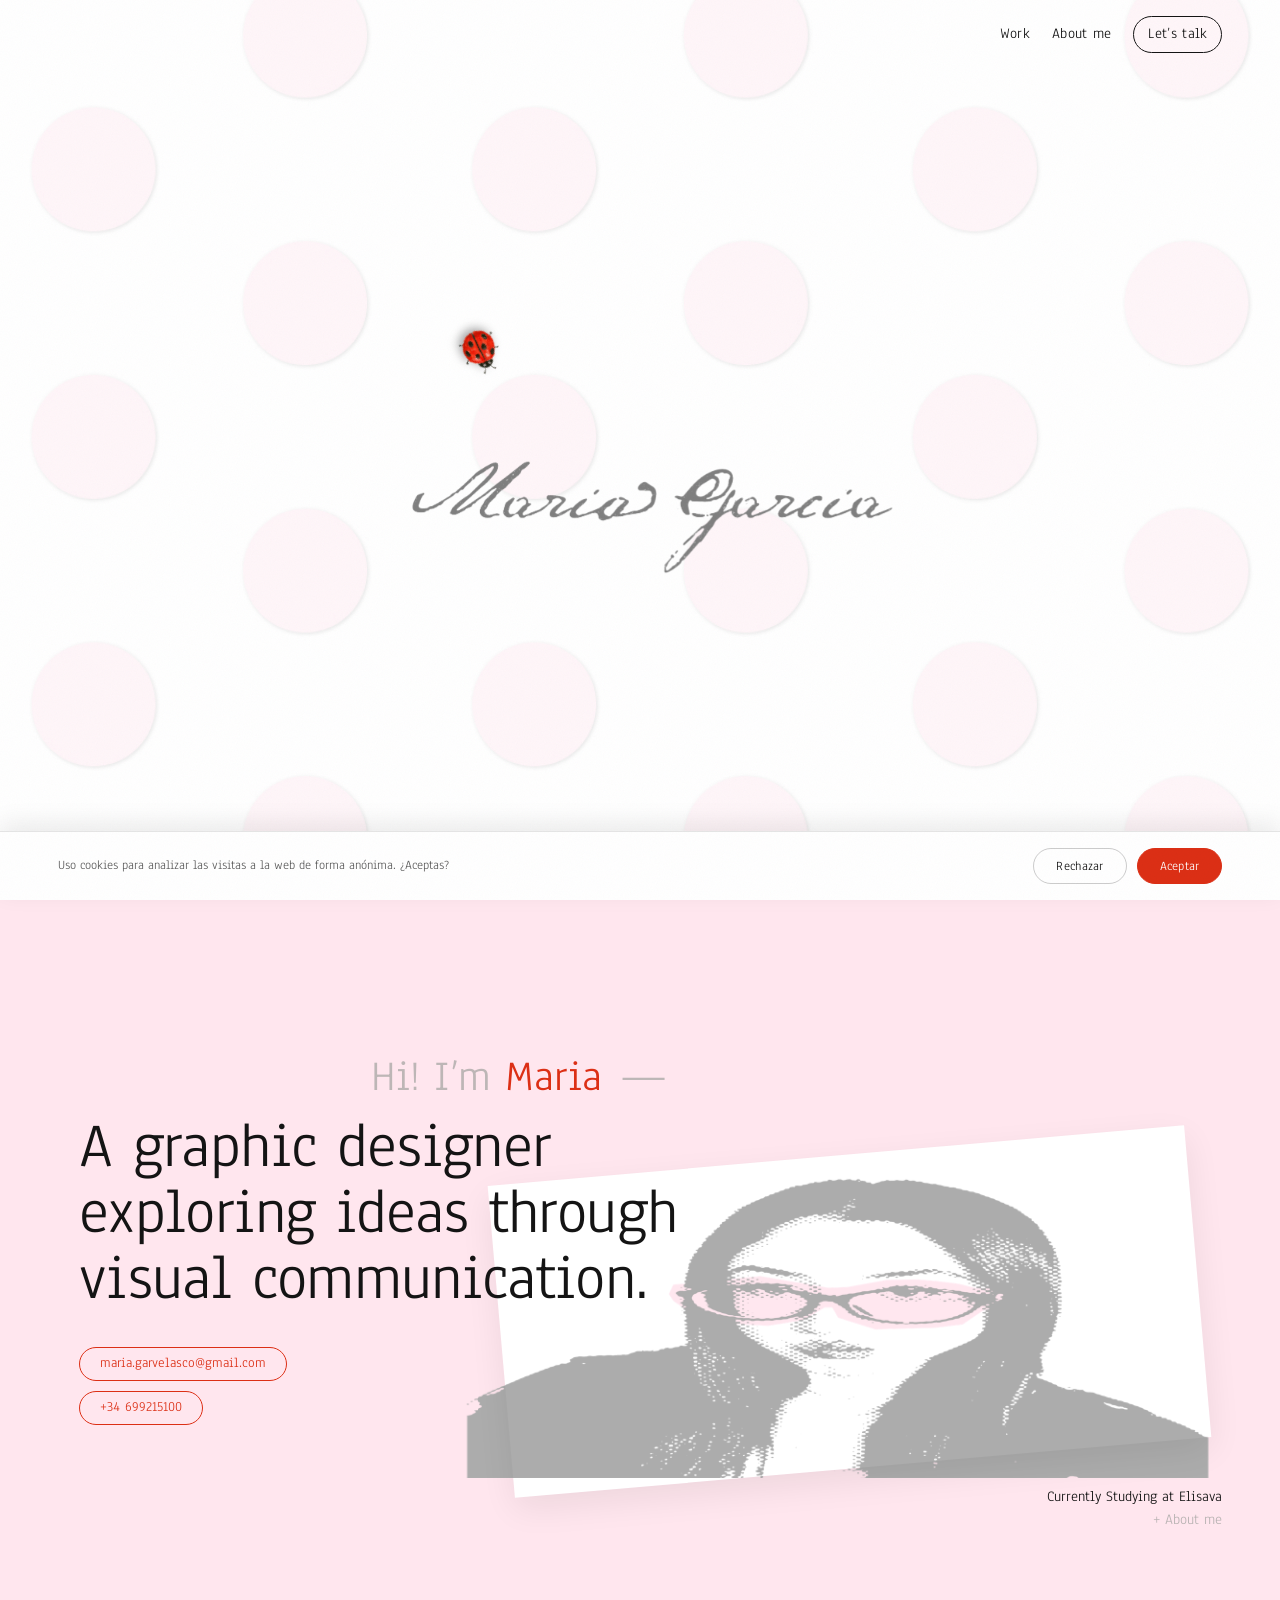
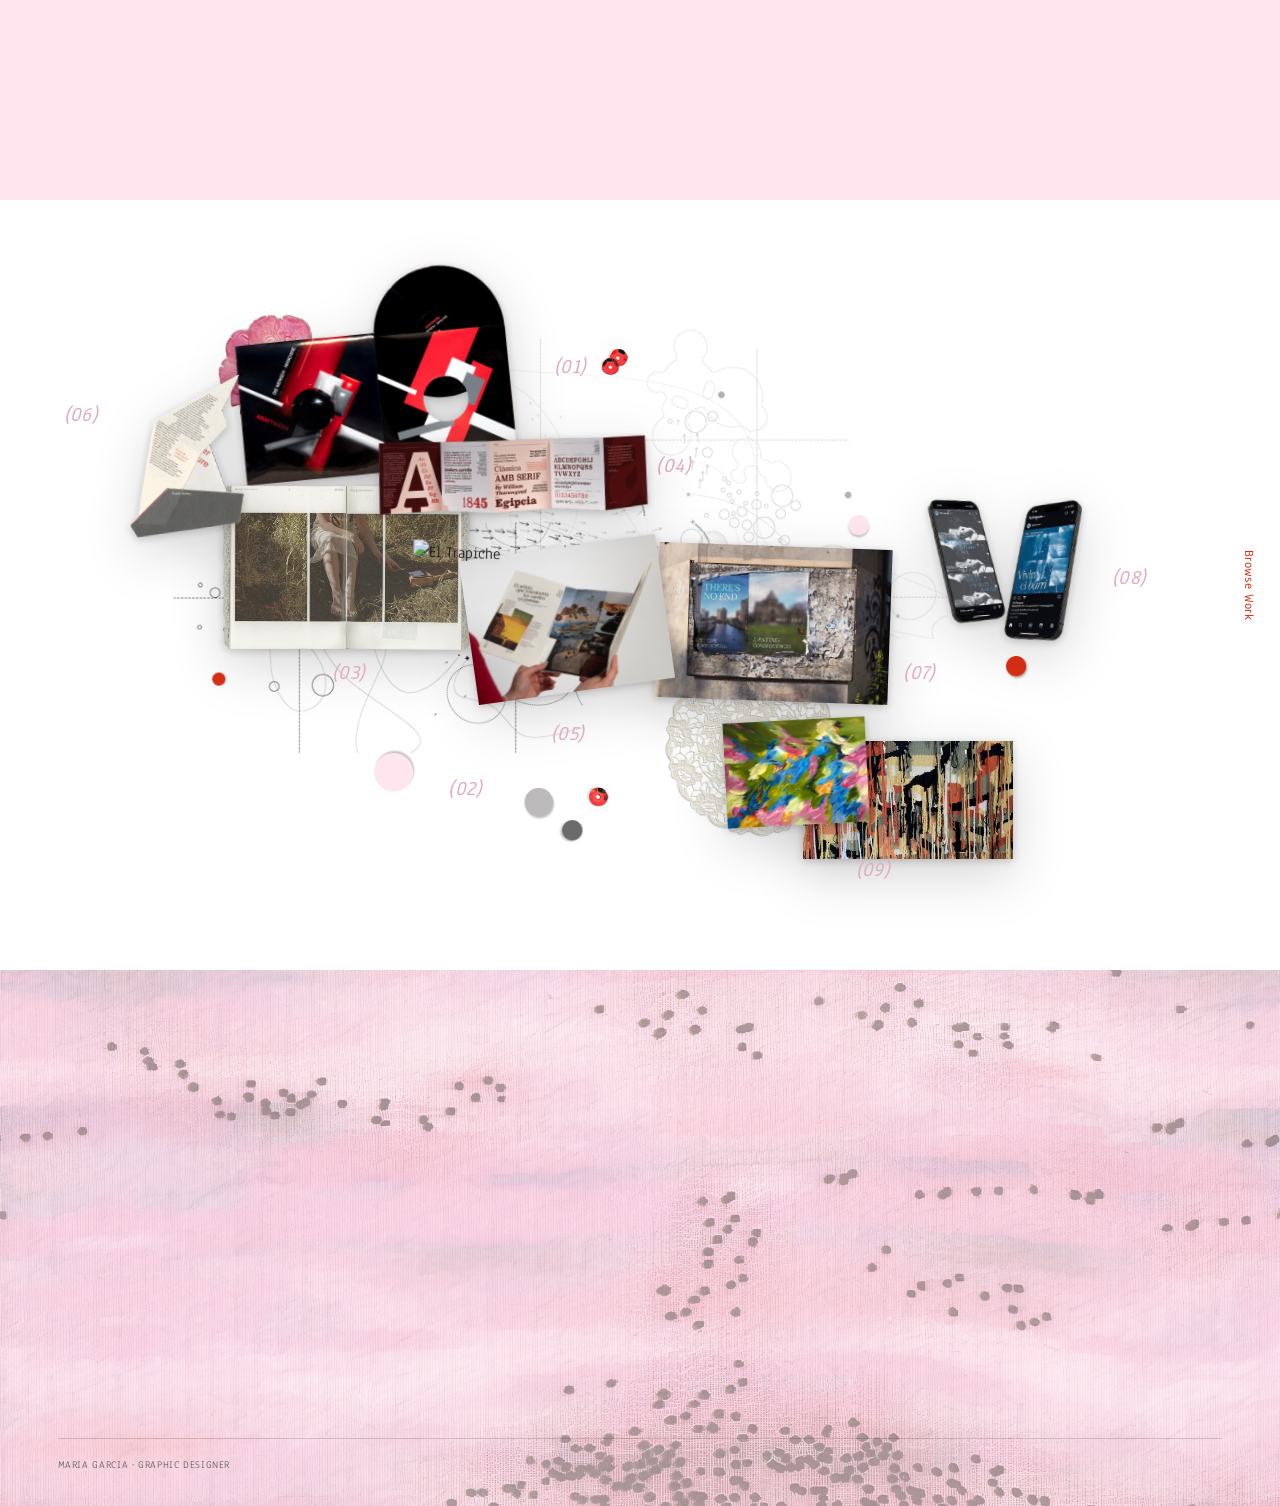
==== commit 1b32e4b3: "Polish pass: page title, ladybug shadow, subtler header blur, home number tweaks, hero capitalizatio" ====
--- a/index.html
+++ b/index.html
@@ -22,7 +22,7 @@
   <!-- End Google Tag Manager -->
   <meta charset="UTF-8" />
   <meta name="viewport" content="width=device-width, initial-scale=1.0" />
-  <title>mave — maria garcia · graphic designer</title>
+  <title>Maria Garcia — Graphic Designer Portfolio</title>
   <meta name="description" content="Maria Garcia — graphic designer driven by curiosity. Editorial, branding & digital work." />
 
   <link rel="preconnect" href="https://fonts.googleapis.com" />
@@ -69,7 +69,7 @@
       <div class="about-grid">
         <div class="about-left">
           <p class="about-hi reveal">Hi! I’m <a class="accent" href="about.html">Maria</a> <span class="hi-dash">—</span></p>
-          <h1 class="about-lead reveal">a graphic designer exploring ideas through visual communication.</h1>
+          <h1 class="about-lead reveal">A graphic designer exploring ideas through visual communication.</h1>
           <div class="about-contact reveal">
             <a href="mailto:maria.garvelasco@gmail.com">maria.garvelasco@gmail.com</a>
             <a href="tel:+34699215100">+34 699215100</a>
--- a/css/styles.css
+++ b/css/styles.css
@@ -82,17 +82,17 @@
 .talk-page .site-header .header-blur { opacity: 1; }
 .header-blur span { position: absolute; inset: 0; }
 .header-blur span:nth-child(1) {
-  backdrop-filter: blur(22px); -webkit-backdrop-filter: blur(22px);
+  backdrop-filter: blur(14px); -webkit-backdrop-filter: blur(14px);
   -webkit-mask-image: linear-gradient(to bottom, #000 0%, #000 20%, transparent 45%);
   mask-image: linear-gradient(to bottom, #000 0%, #000 20%, transparent 45%);
 }
 .header-blur span:nth-child(2) {
-  backdrop-filter: blur(12px); -webkit-backdrop-filter: blur(12px);
+  backdrop-filter: blur(8px); -webkit-backdrop-filter: blur(8px);
   -webkit-mask-image: linear-gradient(to bottom, #000 0%, #000 18%, transparent 70%);
   mask-image: linear-gradient(to bottom, #000 0%, #000 18%, transparent 70%);
 }
 .header-blur span:nth-child(3) {
-  backdrop-filter: blur(5px); -webkit-backdrop-filter: blur(5px);
+  backdrop-filter: blur(3px); -webkit-backdrop-filter: blur(3px);
   -webkit-mask-image: linear-gradient(to bottom, #000 0%, #000 16%, transparent 100%);
   mask-image: linear-gradient(to bottom, #000 0%, #000 16%, transparent 100%);
   background: linear-gradient(to bottom, rgba(255,255,255,0.55), rgba(255,255,255,0) 50%);
@@ -679,7 +679,7 @@
   width: 30px; height: 30px; display: block;
   opacity: 0; transition: opacity 0.6s var(--ease);
 }
-.ladybug img { width: 100%; height: 100%; object-fit: contain; pointer-events: none; user-select: none; }
+.ladybug img { width: 100%; height: 100%; object-fit: contain; pointer-events: none; user-select: none; filter: drop-shadow(0 3px 3px rgba(0,0,0,0.35)); }
 /* interior pages: docked ladybug grows smoothly on hover */
 .ladybug.lb-static { transition: opacity 0.6s var(--ease), transform 0.35s var(--ease); transform-origin: center; }
 @media (max-width: 720px) { .ladybug { width: 24px; height: 24px; } }
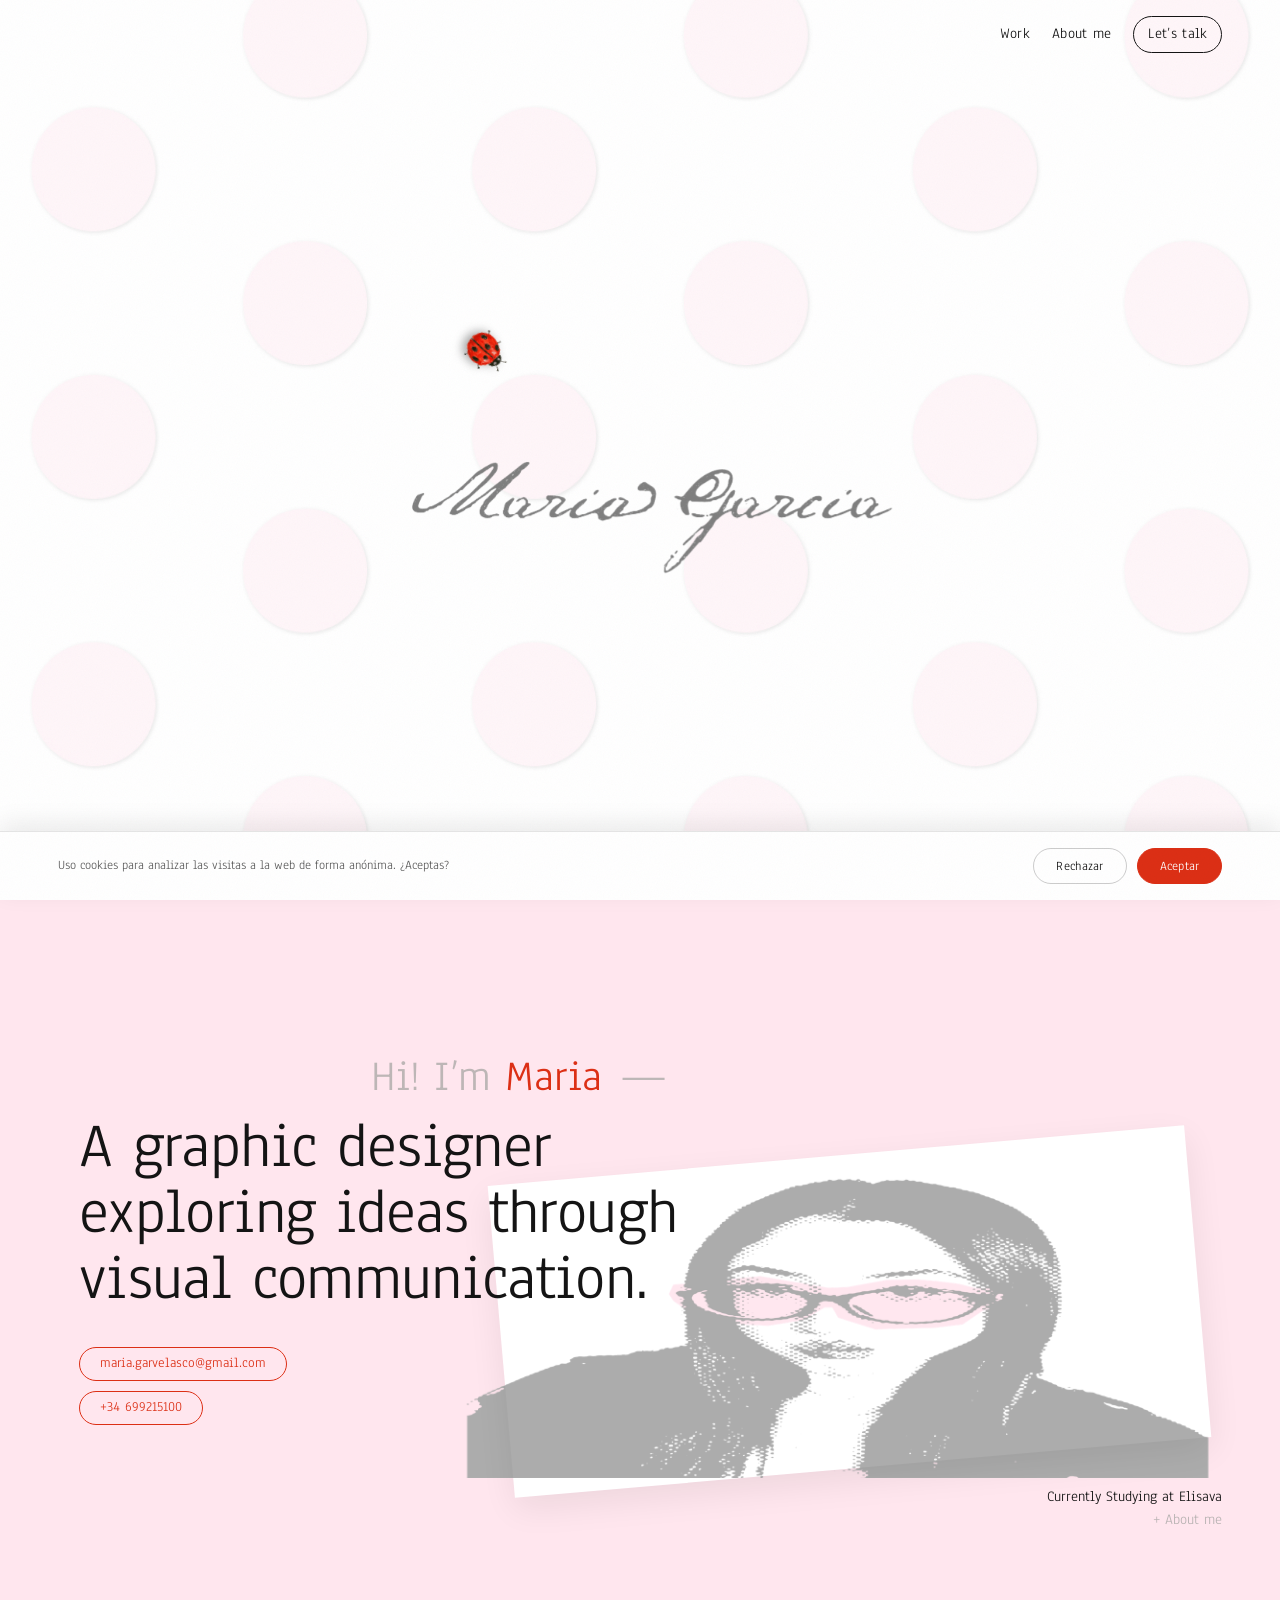
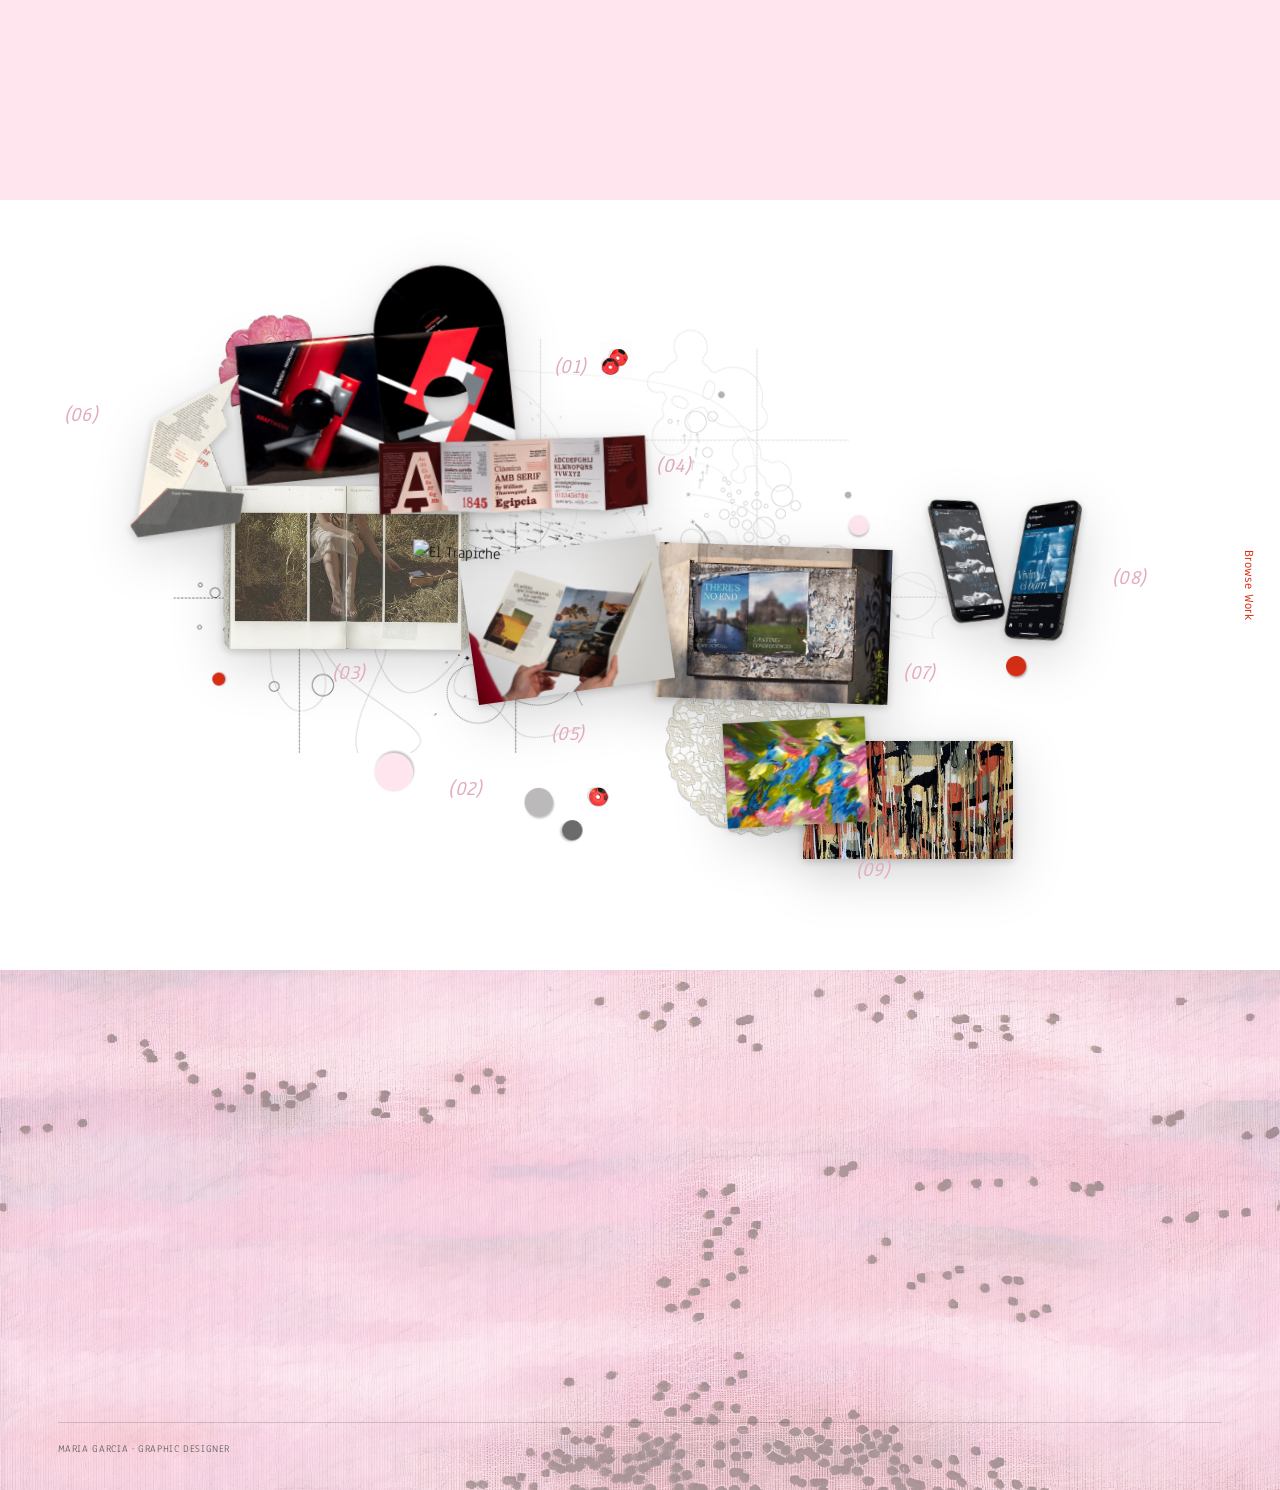
==== commit c544d03d: "Remove bold from About hero line, widen two cramped paragraphs, replace footer email/phone text with" ====
--- a/index.html
+++ b/index.html
@@ -97,8 +97,17 @@
       <p class="contact-sub reveal">Have a project in mind, a question, or just want to say hi? I’d love to hear from you.</p>
       <div class="contact-cta reveal">
         <a class="contact-btn" href="letstalk.html">Get in touch</a>
-        <a class="contact-mail" href="mailto:maria.garvelasco@gmail.com">maria.garvelasco@gmail.com</a>
-        <a class="contact-tel" href="tel:+34699215100">+34 699215100</a>
+        <div class="contact-icons">
+          <a class="contact-icon" href="mailto:maria.garvelasco@gmail.com" aria-label="Email">
+            <svg viewBox="0 0 24 24" fill="none" stroke="currentColor" stroke-width="1.6" stroke-linecap="round" stroke-linejoin="round"><rect x="3" y="5" width="18" height="14" rx="2" /><path d="M3 7l9 6 9-6" /></svg>
+          </a>
+          <a class="contact-icon" href="tel:+34699215100" aria-label="Phone">
+            <svg viewBox="0 0 24 24" fill="none" stroke="currentColor" stroke-width="1.6" stroke-linecap="round" stroke-linejoin="round"><path d="M6.6 10.8a15.1 15.1 0 0 0 6.6 6.6l2.2-2.2a1 1 0 0 1 1.02-.24 11.3 11.3 0 0 0 3.53.57 1 1 0 0 1 1 1V20a1 1 0 0 1-1 1A17 17 0 0 1 3 4a1 1 0 0 1 1-1h3.53a1 1 0 0 1 1 1 11.3 11.3 0 0 0 .57 3.53 1 1 0 0 1-.24 1.02L6.6 10.8Z" /></svg>
+          </a>
+          <a class="contact-icon" href="https://es.linkedin.com/in/maria-garcia-velasco-3968513b6" target="_blank" rel="noopener" aria-label="LinkedIn">
+            <svg viewBox="0 0 24 24" fill="currentColor"><path d="M6.94 5.5a2 2 0 1 1-4 0 2 2 0 0 1 4 0ZM3.5 8.75h3.9V21H3.5V8.75Zm6.4 0h3.74v1.68h.05c.52-.98 1.8-2.02 3.7-2.02 3.96 0 4.69 2.6 4.69 5.99V21h-3.9v-5.9c0-1.4-.03-3.21-1.96-3.21-1.96 0-2.26 1.53-2.26 3.11V21h-3.9V8.75Z" /></svg>
+          </a>
+        </div>
       </div>
     </div>
     <div class="contact-foot">
--- a/css/styles.css
+++ b/css/styles.css
@@ -344,8 +344,15 @@
   transition: background 0.4s var(--ease), color 0.4s var(--ease), transform 0.4s var(--ease);
 }
 .contact-btn:hover { background: var(--red); color: #fff; transform: translateY(-3px); }
-.contact-mail, .contact-tel { display: block; margin-top: 12px; font-size: 14px; color: var(--red); text-align: right; }
-.contact-mail { margin-top: 18px; }
+.contact-icons { display: flex; justify-content: flex-end; gap: 14px; margin-top: 18px; }
+.contact-icon {
+  display: inline-flex; align-items: center; justify-content: center;
+  width: 38px; height: 38px; border-radius: 50%; flex: 0 0 auto;
+  border: 1.5px solid var(--red); color: var(--red);
+  transition: background 0.3s var(--ease), color 0.3s var(--ease), transform 0.3s var(--ease);
+}
+.contact-icon svg { width: 17px; height: 17px; }
+.contact-icon:hover { background: var(--red); color: #fff; transform: translateY(-3px); }
 .contact-foot {
   position: relative; z-index: 2; max-width: var(--maxw); margin: clamp(50px,9vh,110px) auto 0;
   padding-top: 18px; border-top: 1px solid rgba(0,0,0,0.15);
@@ -366,7 +373,7 @@
 .ab-hero-grid { max-width: var(--maxw); margin: 0 auto; display: grid; grid-template-columns: 1fr 0.9fr; gap: clamp(30px,5vw,70px); align-items: center; }
 .ab-name { font-weight: 300; font-size: clamp(30px,4vw,52px); color: #c9c4c4; line-height: 1; margin-left: clamp(70px, 14vw, 220px); margin-top: clamp(24px, 5vh, 60px); }
 .ab-role { font-weight: 400; font-size: clamp(26px,4vw,50px); line-height: 1.15; margin: 6px 0 0; max-width: 24ch; }
-.ab-intro { font-size: 15px; line-height: 1.7; max-width: 42ch; margin: clamp(24px,5vh,44px) 0 0; color: var(--ink); }
+.ab-intro { font-size: 15px; line-height: 1.7; max-width: 58ch; margin: clamp(24px,5vh,44px) 0 0; color: var(--ink); }
 /* wrap: photo + illustration side by side, illustration big and partly tucked behind the photo */
 .ab-photo-wrap { position: relative; width: min(100%, 620px); margin-left: auto; }
 /* ladybug illustration — much bigger, its right portion sits under the photo */
@@ -384,6 +391,8 @@
 .ab-avail { display: inline-flex; align-items: center; gap: 9px; margin-top: 22px; font-size: 13px; color: var(--ink-soft); }
 .ab-avail .dot { width: 8px; height: 8px; border-radius: 50%; background: var(--red); }
 .ab-cols { display: grid; grid-template-columns: 1fr 1fr; gap: 8px 40px; }
+.ab-cols-3 { grid-template-columns: repeat(3, 1fr); }
+.ab-subhead { font-weight: 600; font-size: 11px; text-transform: uppercase; letter-spacing: 0.14em; color: var(--ink-soft); margin: 0 0 10px; }
 .ab-list { font-size: 14px; letter-spacing: 0.02em; text-transform: uppercase; line-height: 1.9; margin: 0; padding: 0; list-style: none; }
 .ab-list.normal { text-transform: none; }
 .ab-block + .ab-block { margin-top: clamp(24px,4vh,42px); }
@@ -408,7 +417,7 @@
   content: ""; position: absolute; left: -14px; top: 50%; transform: translateY(-50%);
   width: 6px; height: 6px; border-radius: 50%; background: var(--red);
 }
-.ab-note { font-size: 14px; line-height: 1.65; color: var(--ink-soft); max-width: 54ch; margin: clamp(22px,3.5vh,36px) 0 0; }
+.ab-note { font-size: 14px; line-height: 1.65; color: var(--ink-soft); max-width: 74ch; margin: clamp(22px,3.5vh,36px) 0 0; }
 .ab-note-inline { font-size: 11px; text-transform: none; letter-spacing: 0; color: var(--ink-soft); }
 .ab-note strong { color: var(--ink); font-weight: 700; }
 .ab-langs { display: flex; flex-wrap: wrap; gap: 9px 10px; }
@@ -421,8 +430,10 @@
 
 /* ===== personal note — bigger, quieter closing statement before the footer ===== */
 .ab-personal { padding-top: clamp(50px,9vh,110px); padding-bottom: clamp(50px,9vh,110px); }
+.ab-personal-title { font-weight: 700; font-size: clamp(24px, 3.4vw, 40px); line-height: 1.15; color: var(--ink); margin: 0 0 16px; max-width: 20ch; }
 .ab-personal-text { font-size: clamp(20px, 2.2vw, 30px); line-height: 1.55; max-width: 66ch; color: var(--ink); font-weight: 400; position: relative; }
 .ab-personal-text .accent { font-weight: 600; }
+.ab-credit { margin: clamp(28px,4vh,48px) 0 0; font-size: 11px; letter-spacing: 0.06em; text-transform: uppercase; color: var(--ink-soft); }
 /* big quote mark fills the label column that would otherwise sit empty */
 .ab-personal-mark::before {
   content: "“"; display: block; font-size: clamp(64px, 8vw, 112px); line-height: 1;
@@ -500,7 +511,8 @@
 
   .contact-inner { grid-template-columns: 1fr; grid-template-areas: "title" "sub" "cta"; }
   .contact-sub { padding-left: 0; }
-  .contact-cta, .contact-mail, .contact-tel { text-align: left; }
+  .contact-cta { text-align: left; }
+  .contact-icons { justify-content: flex-start; }
 
   .project { display: block; }
   .project-cap { margin-top: 16px; }
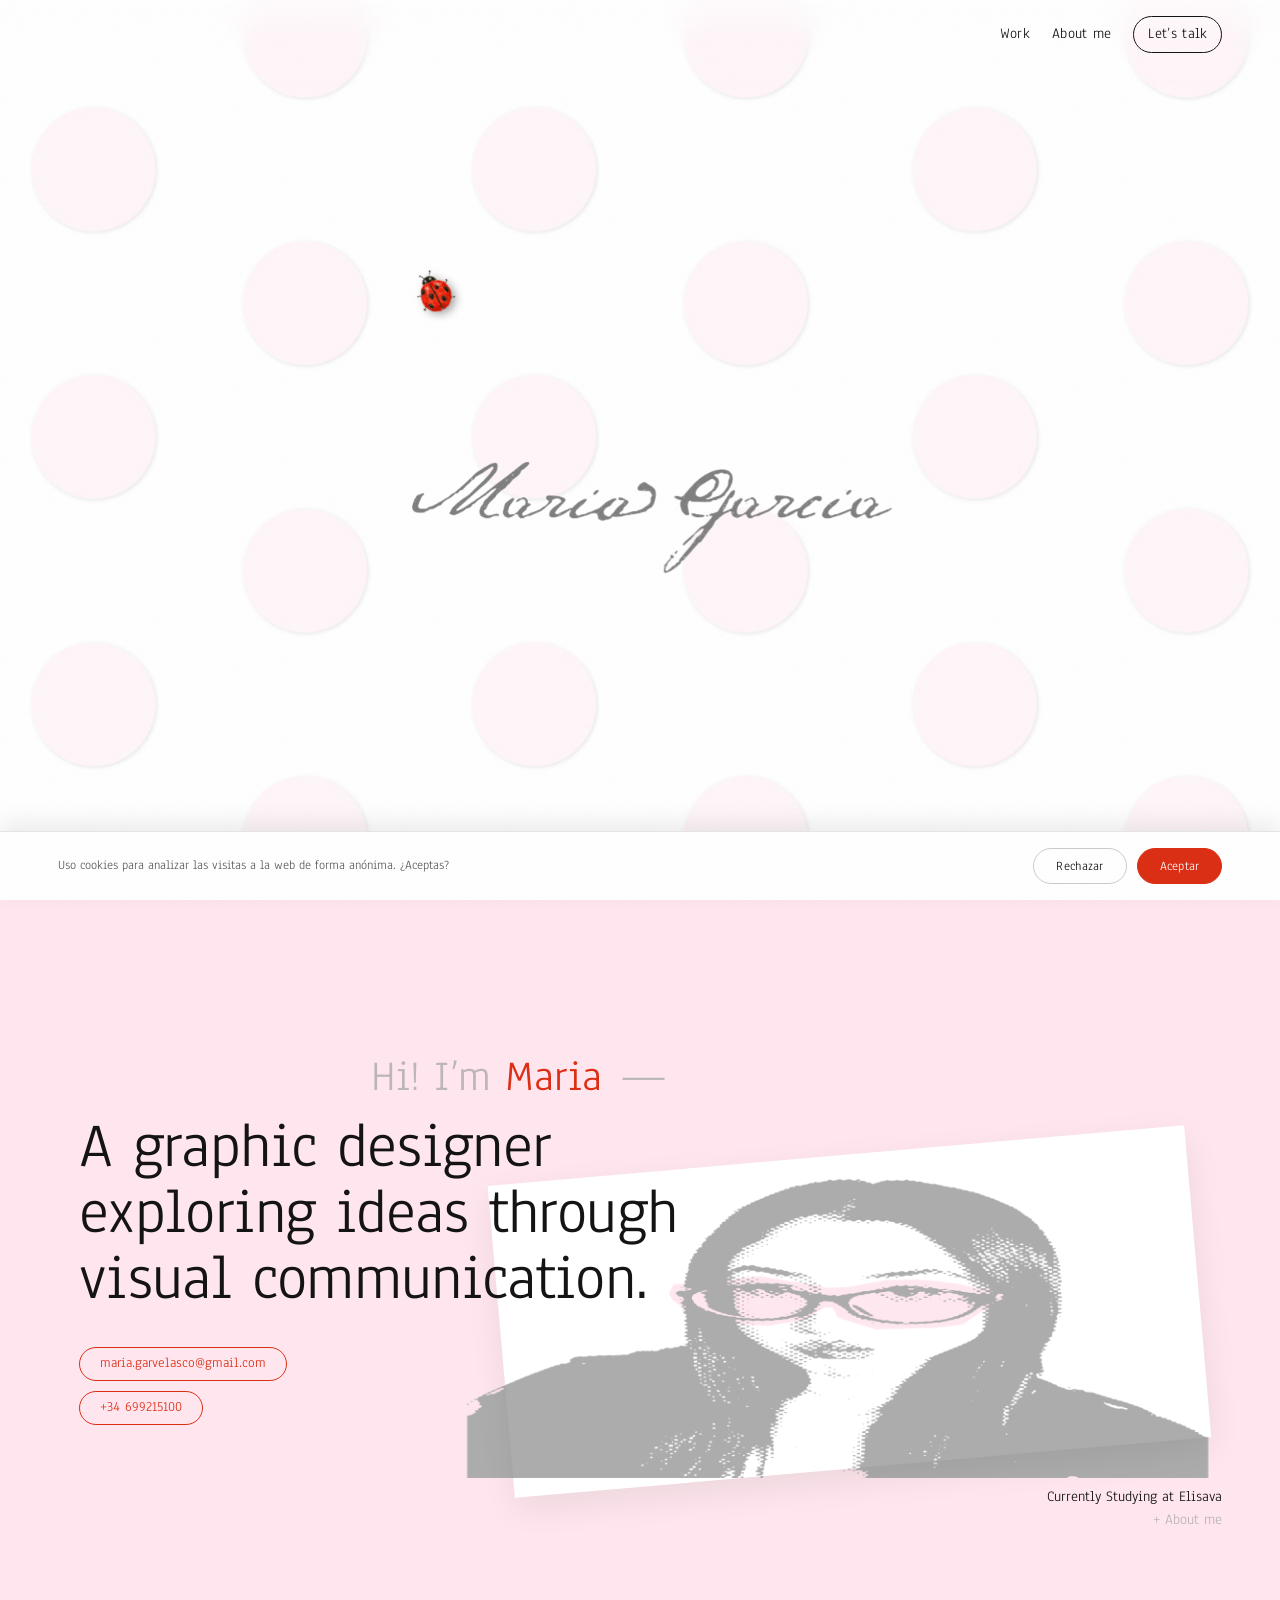
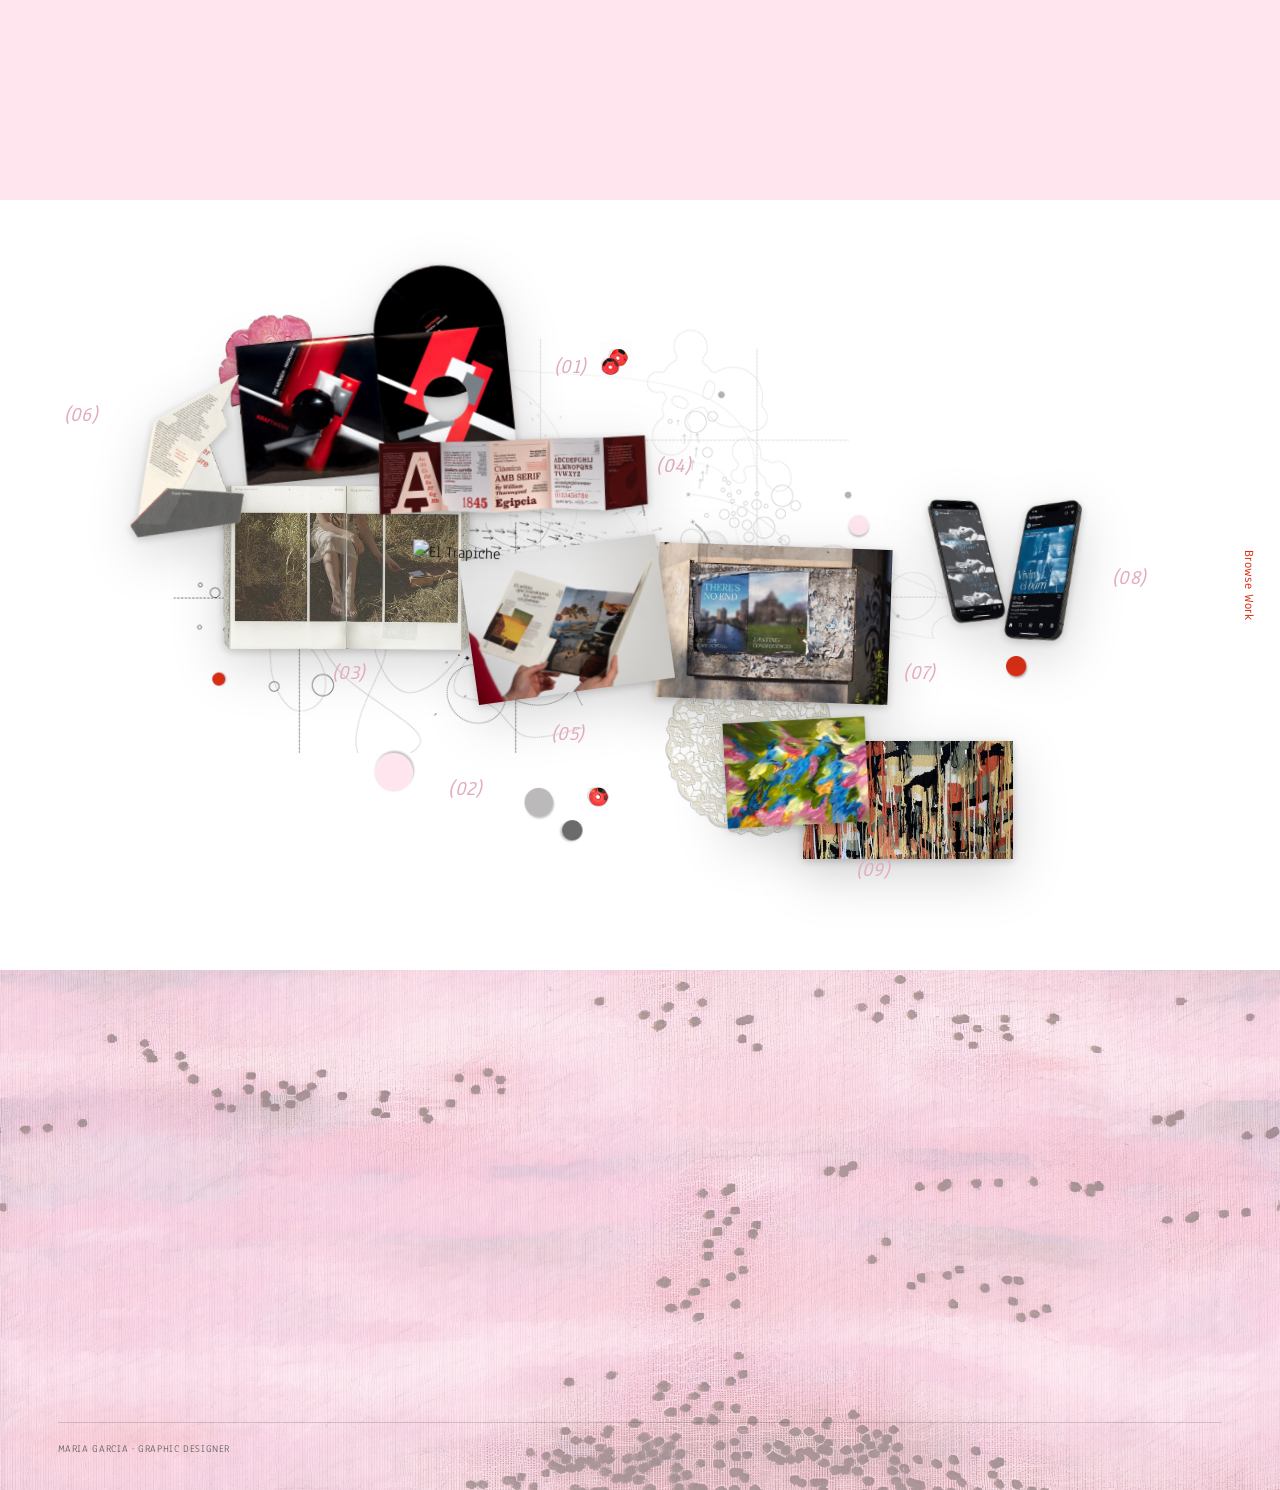
==== commit 01874c9a: "Redesign footer contact icons as solid organic shapes, fix alignment under Get in touch Mail and pho" ====
--- a/index.html
+++ b/index.html
@@ -99,10 +99,10 @@
         <a class="contact-btn" href="letstalk.html">Get in touch</a>
         <div class="contact-icons">
           <a class="contact-icon" href="mailto:maria.garvelasco@gmail.com" aria-label="Email">
-            <svg viewBox="0 0 24 24" fill="none" stroke="currentColor" stroke-width="1.6" stroke-linecap="round" stroke-linejoin="round"><rect x="3" y="5" width="18" height="14" rx="2" /><path d="M3 7l9 6 9-6" /></svg>
+            <svg viewBox="0 0 24 24" fill="currentColor"><path d="M4.75 6c-.97 0-1.75.78-1.75 1.75v8.5c0 .97.78 1.75 1.75 1.75h14.5c.97 0 1.75-.78 1.75-1.75v-8.5C21 6.78 20.22 6 19.25 6H4.75Zm.4 2.1h13.7l-6.14 4.5a1 1 0 0 1-1.18 0L5.15 8.1Z"/></svg>
           </a>
           <a class="contact-icon" href="tel:+34699215100" aria-label="Phone">
-            <svg viewBox="0 0 24 24" fill="none" stroke="currentColor" stroke-width="1.6" stroke-linecap="round" stroke-linejoin="round"><path d="M6.6 10.8a15.1 15.1 0 0 0 6.6 6.6l2.2-2.2a1 1 0 0 1 1.02-.24 11.3 11.3 0 0 0 3.53.57 1 1 0 0 1 1 1V20a1 1 0 0 1-1 1A17 17 0 0 1 3 4a1 1 0 0 1 1-1h3.53a1 1 0 0 1 1 1 11.3 11.3 0 0 0 .57 3.53 1 1 0 0 1-.24 1.02L6.6 10.8Z" /></svg>
+            <svg viewBox="0 0 24 24" fill="currentColor"><path d="M7.05 3.5c.9-.34 1.92.03 2.4.87l1.1 1.94c.4.72.27 1.63-.31 2.22l-1.1 1.1a13 13 0 0 0 5.23 5.23l1.1-1.1c.59-.58 1.5-.7 2.22-.31l1.94 1.1c.84.48 1.21 1.5.87 2.4a4.2 4.2 0 0 1-4.6 2.67C9.4 18.4 5.6 14.6 4.43 8.1a4.2 4.2 0 0 1 2.62-4.6Z"/></svg>
           </a>
           <a class="contact-icon" href="https://es.linkedin.com/in/maria-garcia-velasco-3968513b6" target="_blank" rel="noopener" aria-label="LinkedIn">
             <svg viewBox="0 0 24 24" fill="currentColor"><path d="M6.94 5.5a2 2 0 1 1-4 0 2 2 0 0 1 4 0ZM3.5 8.75h3.9V21H3.5V8.75Zm6.4 0h3.74v1.68h.05c.52-.98 1.8-2.02 3.7-2.02 3.96 0 4.69 2.6 4.69 5.99V21h-3.9v-5.9c0-1.4-.03-3.21-1.96-3.21-1.96 0-2.26 1.53-2.26 3.11V21h-3.9V8.75Z" /></svg>
--- a/css/styles.css
+++ b/css/styles.css
@@ -344,7 +344,7 @@
   transition: background 0.4s var(--ease), color 0.4s var(--ease), transform 0.4s var(--ease);
 }
 .contact-btn:hover { background: var(--red); color: #fff; transform: translateY(-3px); }
-.contact-icons { display: flex; justify-content: flex-end; gap: 14px; margin-top: 18px; }
+.contact-icons { display: flex; width: fit-content; gap: 14px; margin: 18px 0 0 auto; }
 .contact-icon {
   display: inline-flex; align-items: center; justify-content: center;
   width: 38px; height: 38px; border-radius: 50%; flex: 0 0 auto;
@@ -373,7 +373,7 @@
 .ab-hero-grid { max-width: var(--maxw); margin: 0 auto; display: grid; grid-template-columns: 1fr 0.9fr; gap: clamp(30px,5vw,70px); align-items: center; }
 .ab-name { font-weight: 300; font-size: clamp(30px,4vw,52px); color: #c9c4c4; line-height: 1; margin-left: clamp(70px, 14vw, 220px); margin-top: clamp(24px, 5vh, 60px); }
 .ab-role { font-weight: 400; font-size: clamp(26px,4vw,50px); line-height: 1.15; margin: 6px 0 0; max-width: 24ch; }
-.ab-intro { font-size: 15px; line-height: 1.7; max-width: 58ch; margin: clamp(24px,5vh,44px) 0 0; color: var(--ink); }
+.ab-intro { font-size: 15px; line-height: 1.7; max-width: 467px; margin: clamp(24px,5vh,44px) 0 0; color: var(--ink); }
 /* wrap: photo + illustration side by side, illustration big and partly tucked behind the photo */
 .ab-photo-wrap { position: relative; width: min(100%, 620px); margin-left: auto; }
 /* ladybug illustration — much bigger, its right portion sits under the photo */
@@ -399,7 +399,7 @@
 .ab-block .role { font-weight: 700; font-size: 17px; }
 .ab-block .meta { font-size: 14px; color: var(--ink); margin: 2px 0 10px; }
 .ab-block .meta .accent { color: var(--red); }
-.ab-block p { font-size: 14px; line-height: 1.7; color: var(--ink-soft); max-width: 60ch; }
+.ab-block p { font-size: 14px; line-height: 1.7; color: var(--ink-soft); max-width: 467px; }
 .ab-bullets { font-size: 14px; letter-spacing: 0.02em; text-transform: uppercase; line-height: 1.9; margin: 12px 0 12px clamp(30px, 6vw, 100px); padding: 0; list-style: none; }
 /* skills/tools/experience tags — soft pink pills instead of a plain spec-sheet list,
    echoing the pill shape used everywhere else on the site (nav, buttons, tags) */
@@ -417,7 +417,7 @@
   content: ""; position: absolute; left: -14px; top: 50%; transform: translateY(-50%);
   width: 6px; height: 6px; border-radius: 50%; background: var(--red);
 }
-.ab-note { font-size: 14px; line-height: 1.65; color: var(--ink-soft); max-width: 74ch; margin: clamp(22px,3.5vh,36px) 0 0; }
+.ab-note { font-size: 14px; line-height: 1.65; color: var(--ink-soft); max-width: 467px; margin: clamp(22px,3.5vh,36px) 0 0; }
 .ab-note-inline { font-size: 11px; text-transform: none; letter-spacing: 0; color: var(--ink-soft); }
 .ab-note strong { color: var(--ink); font-weight: 700; }
 .ab-langs { display: flex; flex-wrap: wrap; gap: 9px 10px; }
@@ -512,7 +512,7 @@
   .contact-inner { grid-template-columns: 1fr; grid-template-areas: "title" "sub" "cta"; }
   .contact-sub { padding-left: 0; }
   .contact-cta { text-align: left; }
-  .contact-icons { justify-content: flex-start; }
+  .contact-icons { margin-left: 0; }
 
   .project { display: block; }
   .project-cap { margin-top: 16px; }
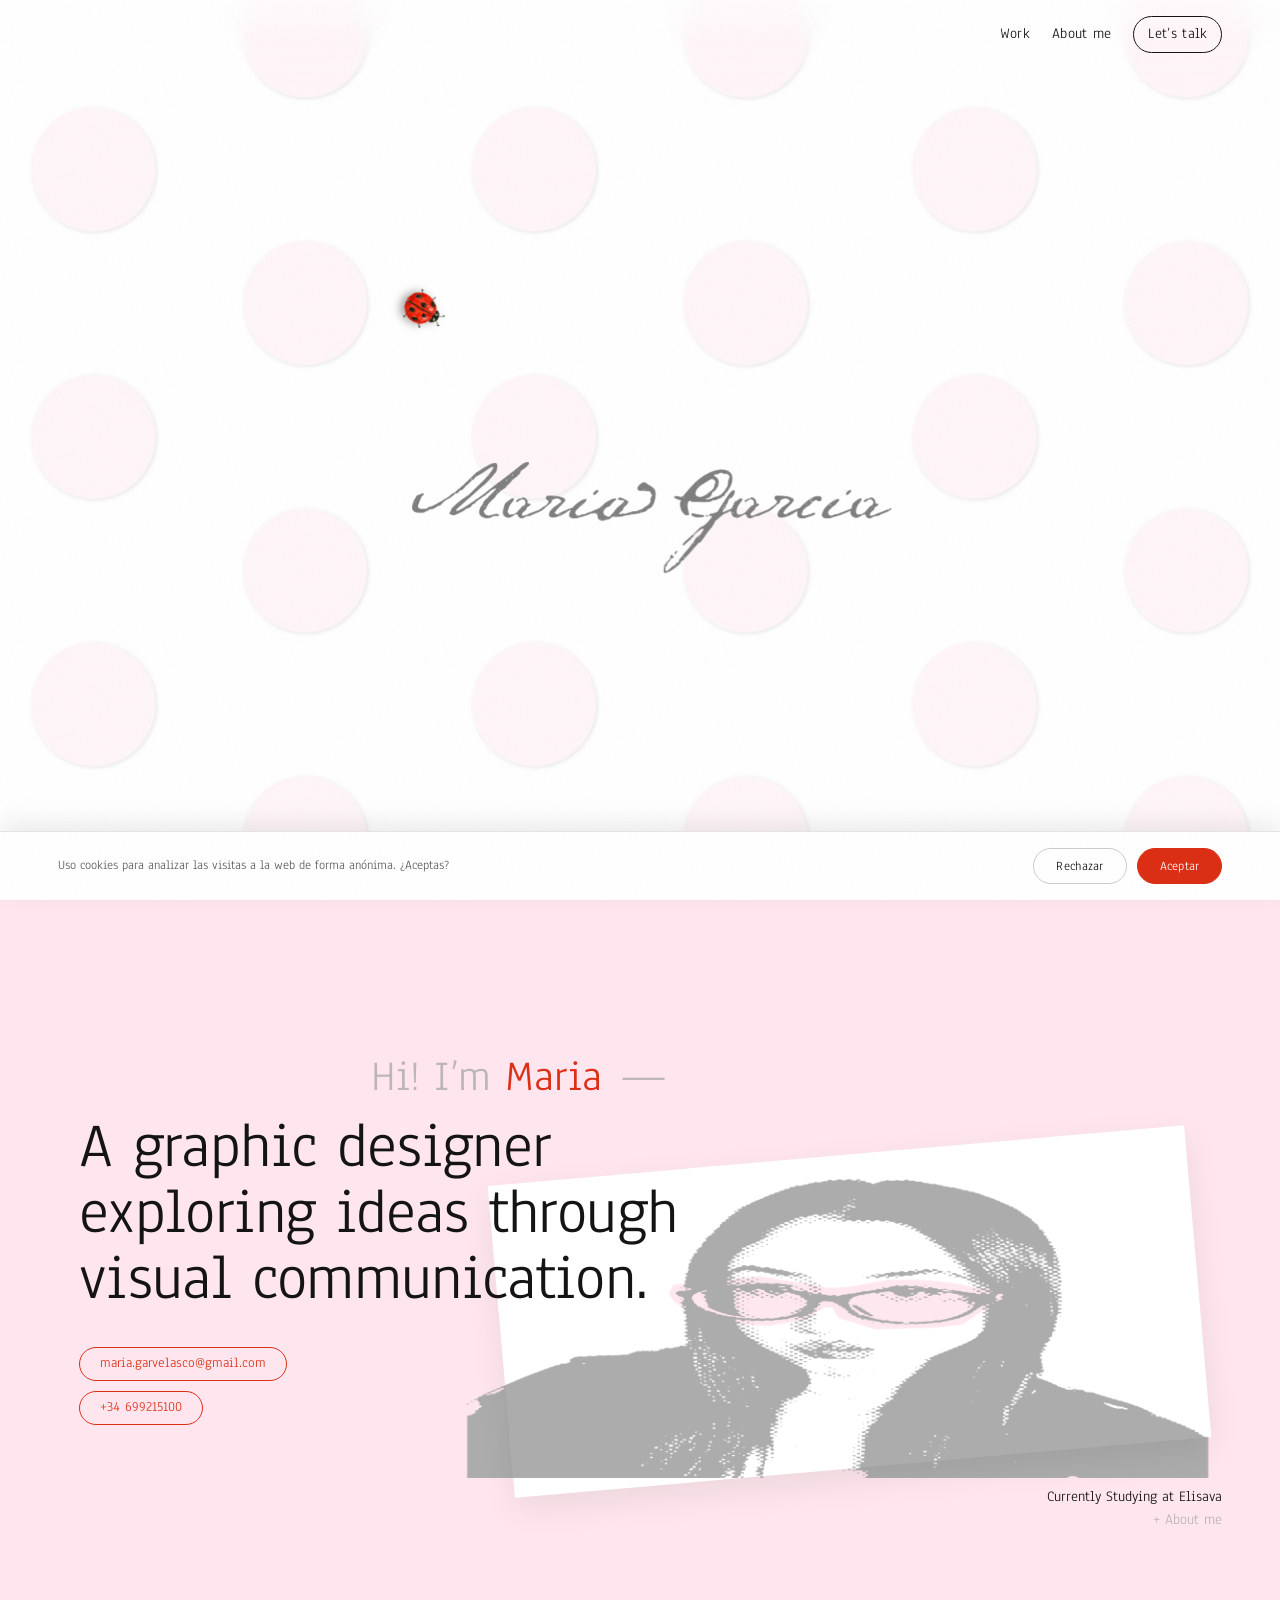
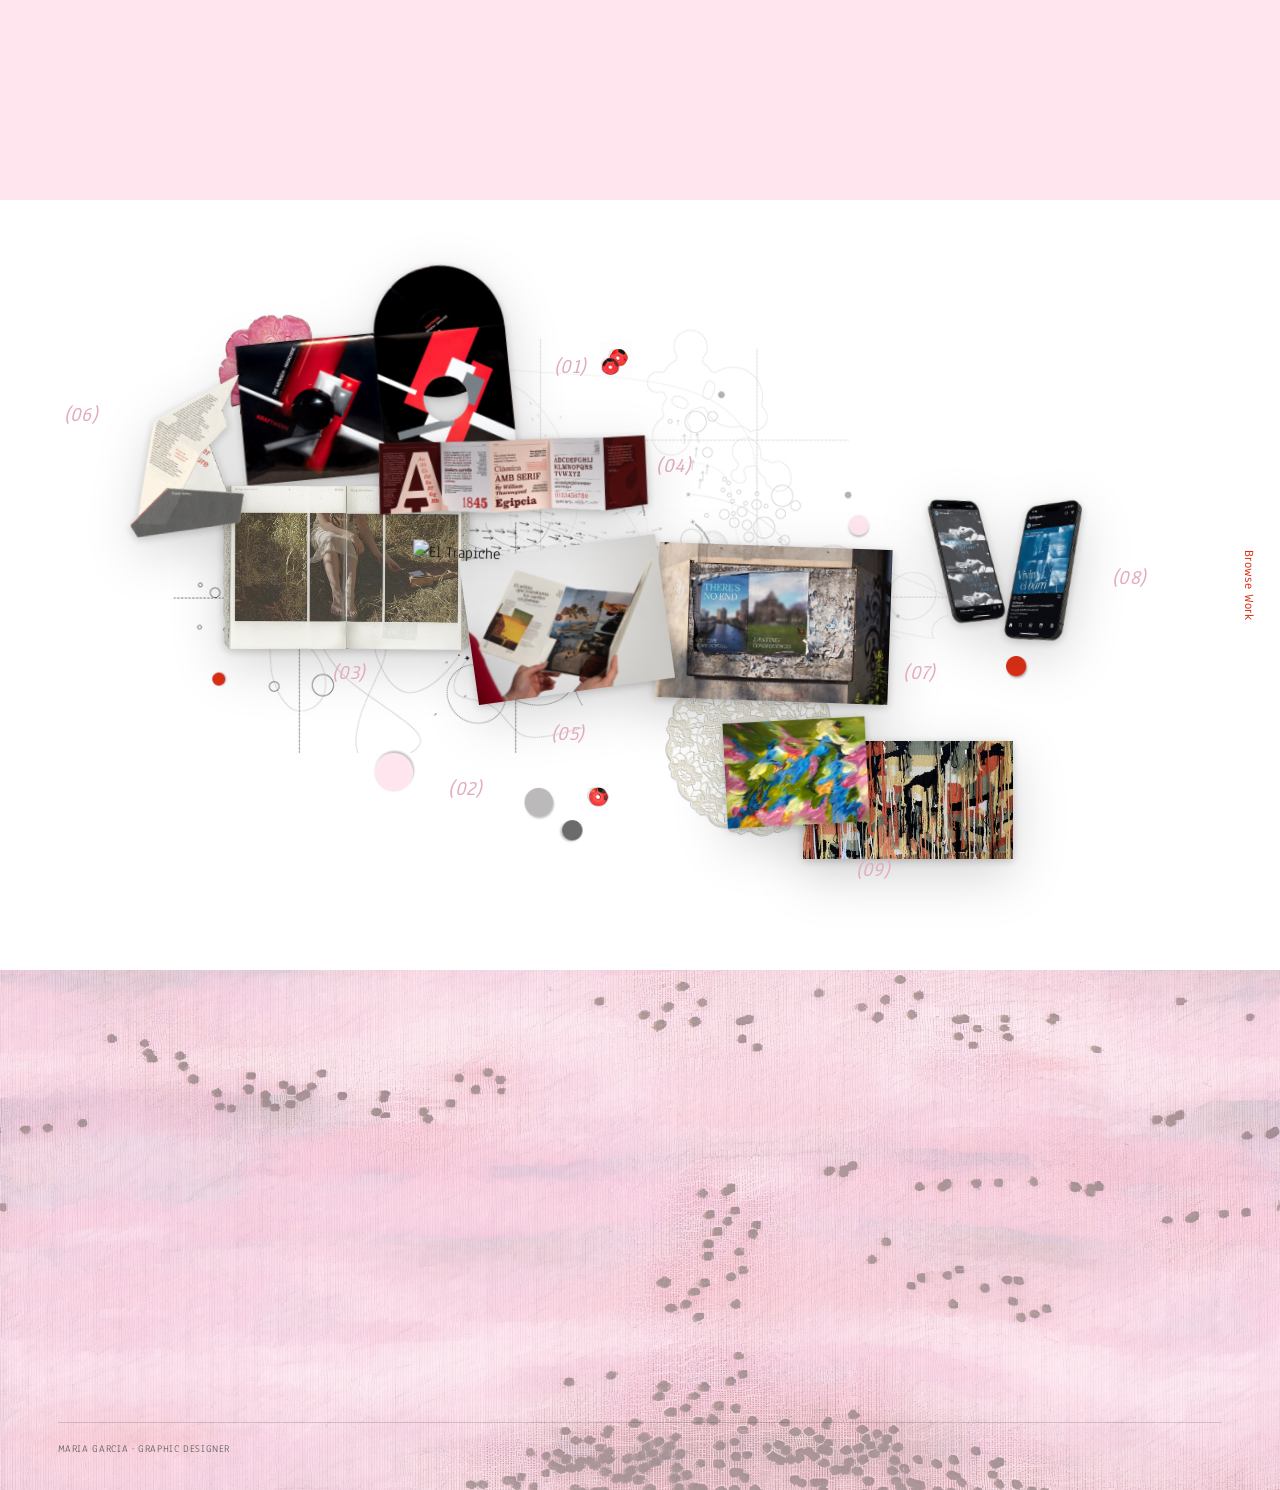
==== commit 408a4555: "Work page: press-and-hold to drag any project photo around the board (with a subtle tilt/lift, plain" ====
--- a/index.html
+++ b/index.html
@@ -96,17 +96,19 @@
       <h2 class="contact-title reveal">Let’s create something meaningful together.</h2>
       <p class="contact-sub reveal">Have a project in mind, a question, or just want to say hi? I’d love to hear from you.</p>
       <div class="contact-cta reveal">
-        <a class="contact-btn" href="letstalk.html">Get in touch</a>
-        <div class="contact-icons">
-          <a class="contact-icon" href="mailto:maria.garvelasco@gmail.com" aria-label="Email">
-            <svg viewBox="0 0 24 24" fill="currentColor"><path d="M4.75 6c-.97 0-1.75.78-1.75 1.75v8.5c0 .97.78 1.75 1.75 1.75h14.5c.97 0 1.75-.78 1.75-1.75v-8.5C21 6.78 20.22 6 19.25 6H4.75Zm.4 2.1h13.7l-6.14 4.5a1 1 0 0 1-1.18 0L5.15 8.1Z"/></svg>
-          </a>
-          <a class="contact-icon" href="tel:+34699215100" aria-label="Phone">
-            <svg viewBox="0 0 24 24" fill="currentColor"><path d="M7.05 3.5c.9-.34 1.92.03 2.4.87l1.1 1.94c.4.72.27 1.63-.31 2.22l-1.1 1.1a13 13 0 0 0 5.23 5.23l1.1-1.1c.59-.58 1.5-.7 2.22-.31l1.94 1.1c.84.48 1.21 1.5.87 2.4a4.2 4.2 0 0 1-4.6 2.67C9.4 18.4 5.6 14.6 4.43 8.1a4.2 4.2 0 0 1 2.62-4.6Z"/></svg>
-          </a>
-          <a class="contact-icon" href="https://es.linkedin.com/in/maria-garcia-velasco-3968513b6" target="_blank" rel="noopener" aria-label="LinkedIn">
-            <svg viewBox="0 0 24 24" fill="currentColor"><path d="M6.94 5.5a2 2 0 1 1-4 0 2 2 0 0 1 4 0ZM3.5 8.75h3.9V21H3.5V8.75Zm6.4 0h3.74v1.68h.05c.52-.98 1.8-2.02 3.7-2.02 3.96 0 4.69 2.6 4.69 5.99V21h-3.9v-5.9c0-1.4-.03-3.21-1.96-3.21-1.96 0-2.26 1.53-2.26 3.11V21h-3.9V8.75Z" /></svg>
-          </a>
+        <div class="contact-cta-group">
+          <a class="contact-btn" href="letstalk.html">Get in touch</a>
+          <div class="contact-icons">
+            <a class="contact-icon" href="mailto:maria.garvelasco@gmail.com" aria-label="Email">
+              <svg viewBox="0 0 24 24" fill="currentColor"><path d="M4.75 6c-.97 0-1.75.78-1.75 1.75v8.5c0 .97.78 1.75 1.75 1.75h14.5c.97 0 1.75-.78 1.75-1.75v-8.5C21 6.78 20.22 6 19.25 6H4.75Zm.4 2.1h13.7l-6.14 4.5a1 1 0 0 1-1.18 0L5.15 8.1Z"/></svg>
+            </a>
+            <a class="contact-icon" href="tel:+34699215100" aria-label="Phone">
+              <svg viewBox="0 0 24 24" fill="currentColor"><path d="M7.05 3.5c.9-.34 1.92.03 2.4.87l1.1 1.94c.4.72.27 1.63-.31 2.22l-1.1 1.1a13 13 0 0 0 5.23 5.23l1.1-1.1c.59-.58 1.5-.7 2.22-.31l1.94 1.1c.84.48 1.21 1.5.87 2.4a4.2 4.2 0 0 1-4.6 2.67C9.4 18.4 5.6 14.6 4.43 8.1a4.2 4.2 0 0 1 2.62-4.6Z"/></svg>
+            </a>
+            <a class="contact-icon" href="https://es.linkedin.com/in/maria-garcia-velasco-3968513b6" target="_blank" rel="noopener" aria-label="LinkedIn">
+              <svg viewBox="0 0 24 24" fill="currentColor"><path d="M6.94 5.5a2 2 0 1 1-4 0 2 2 0 0 1 4 0ZM3.5 8.75h3.9V21H3.5V8.75Zm6.4 0h3.74v1.68h.05c.52-.98 1.8-2.02 3.7-2.02 3.96 0 4.69 2.6 4.69 5.99V21h-3.9v-5.9c0-1.4-.03-3.21-1.96-3.21-1.96 0-2.26 1.53-2.26 3.11V21h-3.9V8.75Z" /></svg>
+            </a>
+          </div>
         </div>
       </div>
     </div>
--- a/css/styles.css
+++ b/css/styles.css
@@ -252,14 +252,20 @@
 }
 
 .work-piece {
-  position: absolute; display: block; margin: 0; transform: rotate(var(--r, 0deg));
+  position: absolute; display: block; margin: 0;
+  transform: translate(var(--dx, 0px), var(--dy, 0px)) rotate(calc(var(--r, 0deg) + var(--tilt, 0deg)));
   transition: transform .5s var(--ease), filter .5s var(--ease); transform-origin: 50% 50%;
   filter: drop-shadow(0 2px 4px rgba(0,0,0,0.18)) drop-shadow(0 14px 22px rgba(0,0,0,0.14));
-  z-index: 1;
-}
-.work-piece img { width: 100%; height: auto; display: block; }
-.work-piece:hover { transform: rotate(0deg) scale(1.04); z-index: 5; }
+  z-index: 1; touch-action: none; cursor: grab;
+}
+.work-piece img { width: 100%; height: auto; display: block; pointer-events: none; }
+.work-piece:hover { transform: translate(var(--dx, 0px), var(--dy, 0px)) rotate(0deg) scale(1.04); z-index: 5; }
 .work-piece--flat { filter: none; }
+.work-piece.dragging {
+  transition: filter .3s var(--ease); cursor: grabbing; z-index: 80;
+  transform: translate(var(--dx, 0px), var(--dy, 0px)) rotate(calc(var(--r, 0deg) + var(--tilt, 0deg))) scale(1.06);
+  filter: drop-shadow(0 10px 16px rgba(0,0,0,0.32)) drop-shadow(0 36px 54px rgba(0,0,0,0.26));
+}
 
 /* text block — number, title, description, positioned exactly like the reference */
 .work-text {
@@ -344,7 +350,11 @@
   transition: background 0.4s var(--ease), color 0.4s var(--ease), transform 0.4s var(--ease);
 }
 .contact-btn:hover { background: var(--red); color: #fff; transform: translateY(-3px); }
-.contact-icons { display: flex; width: fit-content; gap: 14px; margin: 18px 0 0 auto; }
+/* centers the icon row under the button itself, not just flush to the footer's
+   right edge (the button is wider than the 3 icons, so edge-alignment alone
+   left them looking off-centre) */
+.contact-cta-group { display: inline-flex; flex-direction: column; align-items: center; }
+.contact-icons { display: flex; width: fit-content; gap: 14px; margin: 18px auto 0; }
 .contact-icon {
   display: inline-flex; align-items: center; justify-content: center;
   width: 38px; height: 38px; border-radius: 50%; flex: 0 0 auto;
@@ -512,7 +522,6 @@
   .contact-inner { grid-template-columns: 1fr; grid-template-areas: "title" "sub" "cta"; }
   .contact-sub { padding-left: 0; }
   .contact-cta { text-align: left; }
-  .contact-icons { margin-left: 0; }
 
   .project { display: block; }
   .project-cap { margin-top: 16px; }
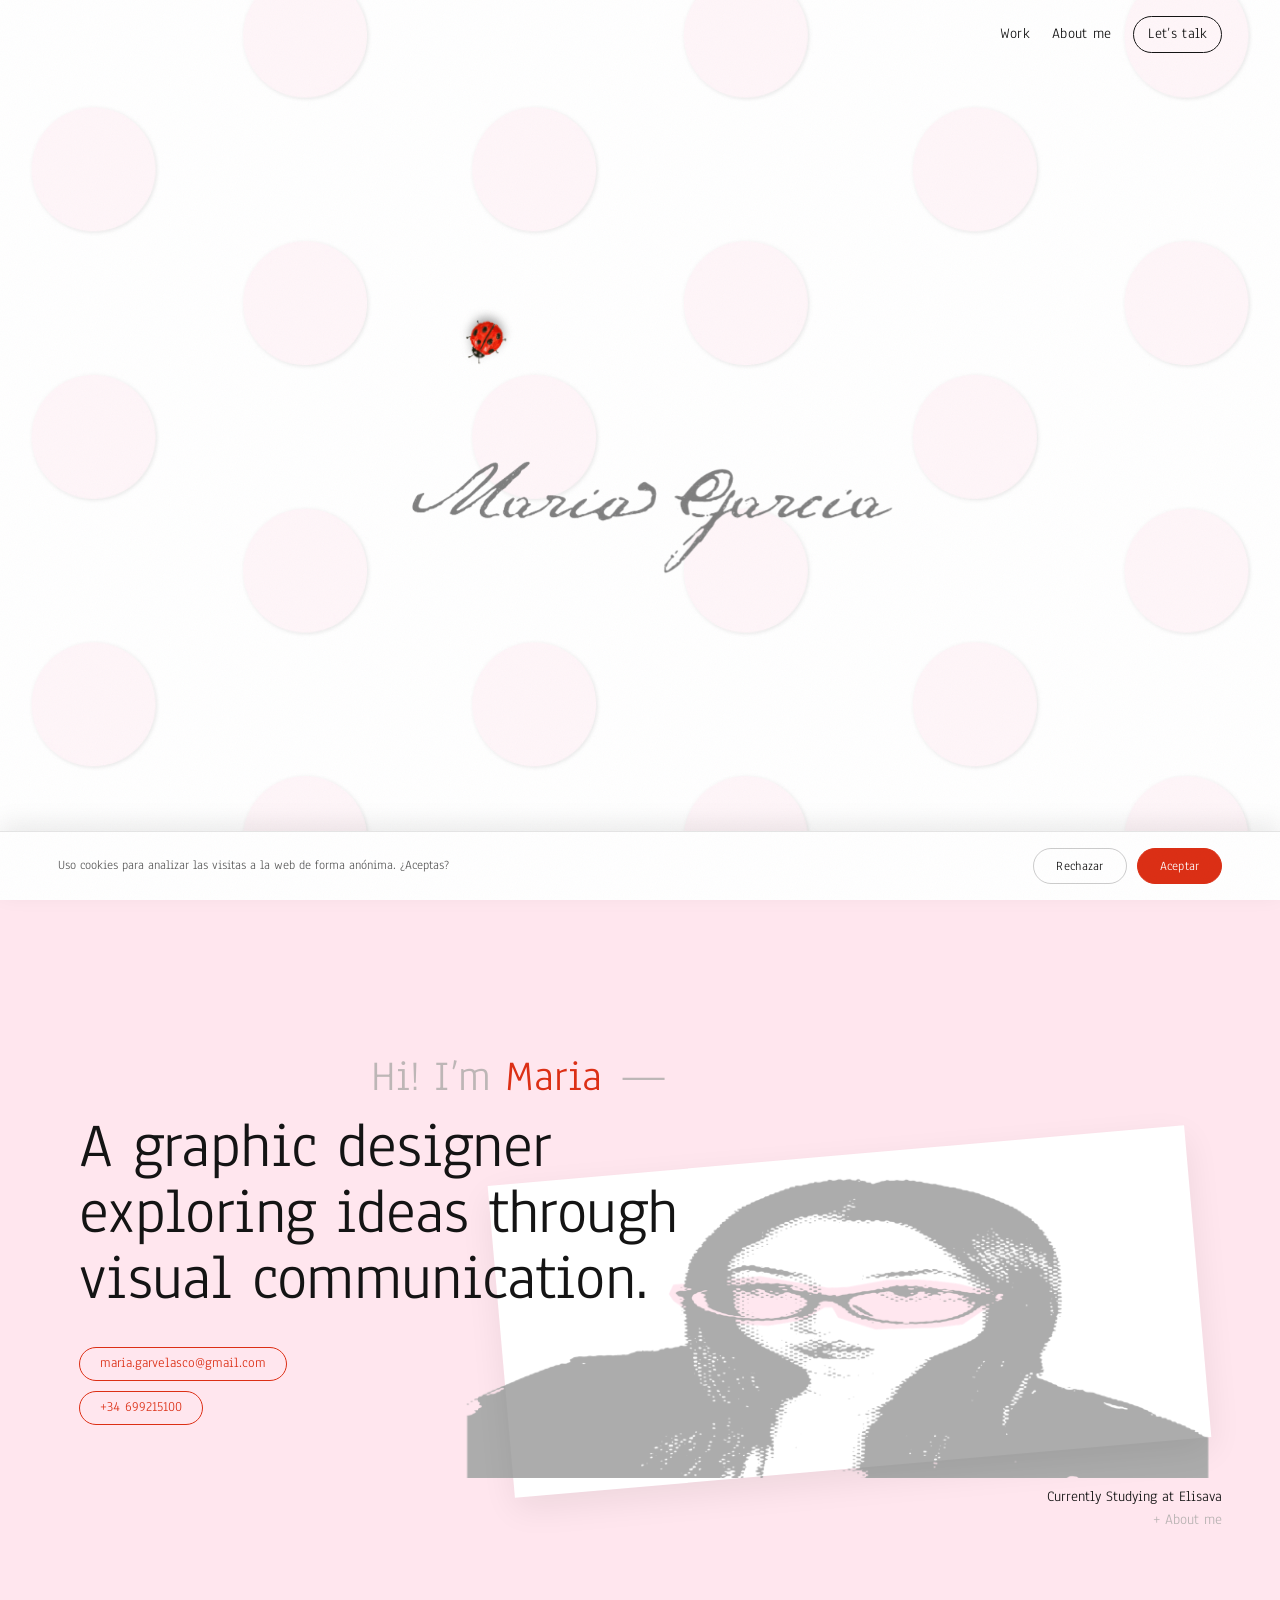
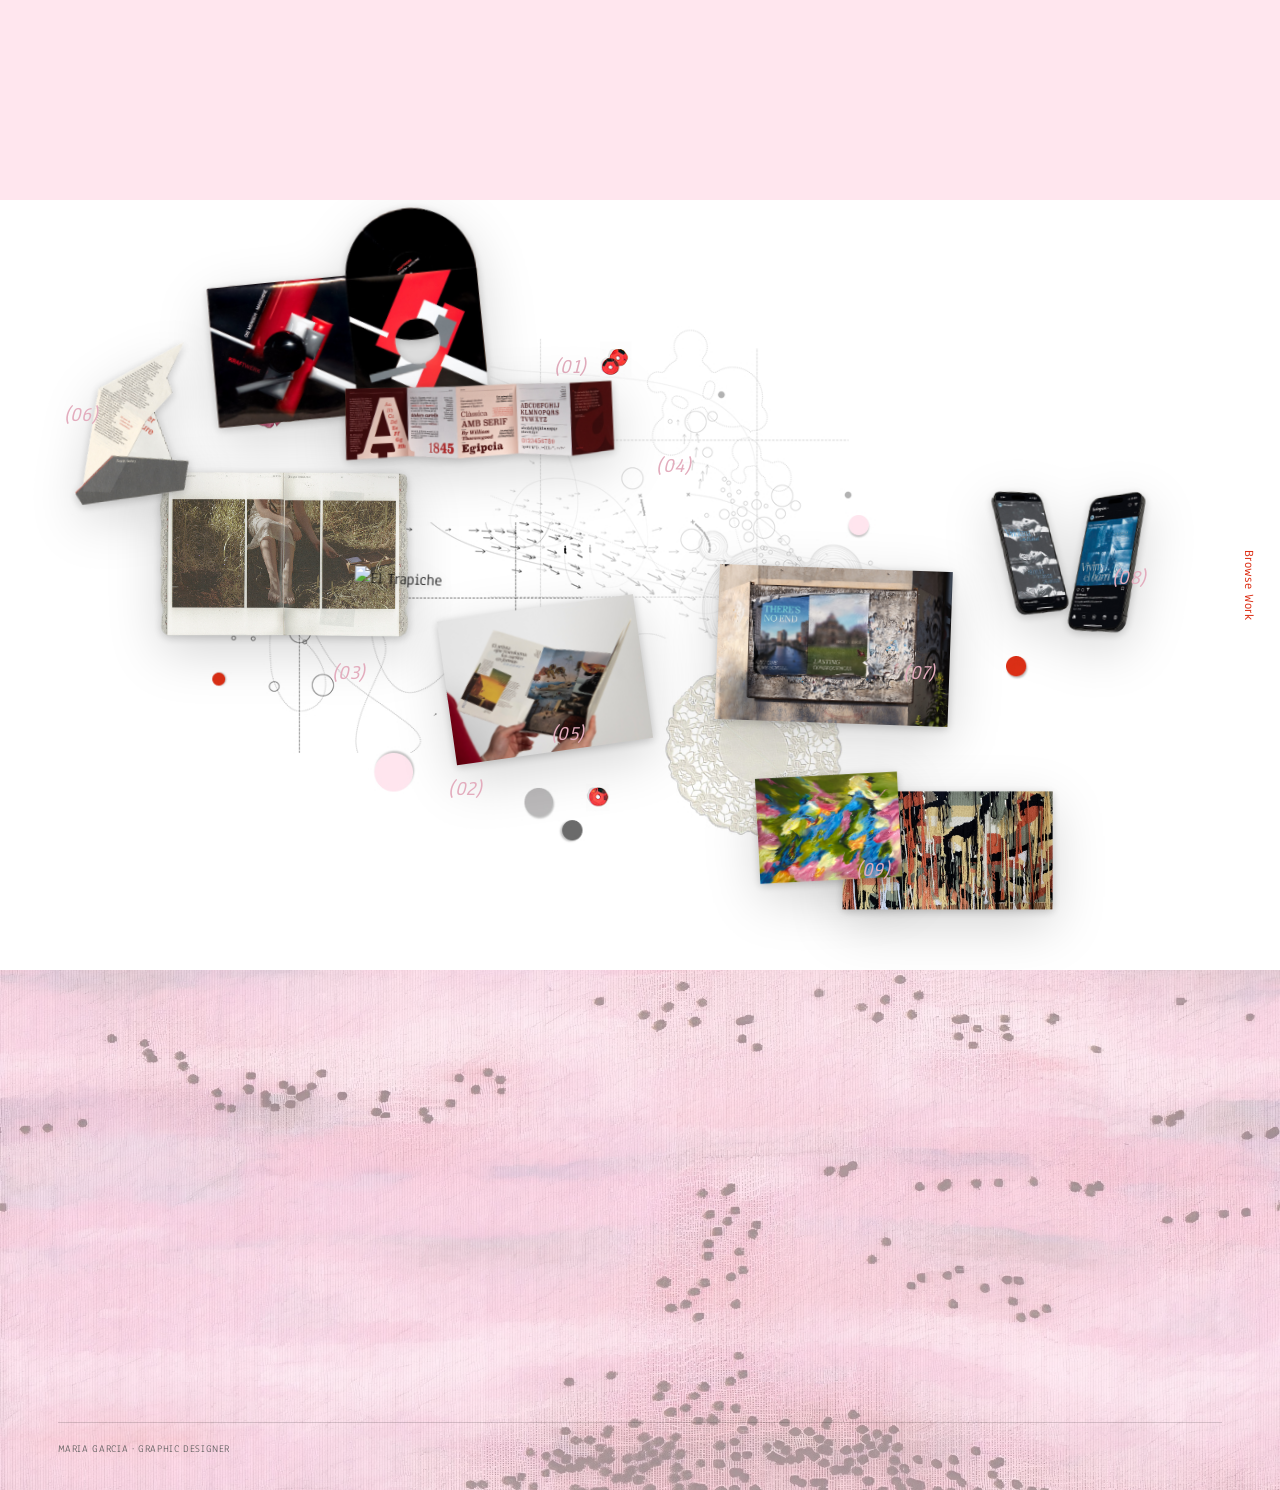
==== commit 533bc18e: "Fix LinkedIn profile URL across all pages — the slug had an extra -velasco that led to a dead profil" ====
--- a/index.html
+++ b/index.html
@@ -105,7 +105,7 @@
             <a class="contact-icon" href="tel:+34699215100" aria-label="Phone">
               <svg viewBox="0 0 24 24" fill="currentColor"><path d="M7.05 3.5c.9-.34 1.92.03 2.4.87l1.1 1.94c.4.72.27 1.63-.31 2.22l-1.1 1.1a13 13 0 0 0 5.23 5.23l1.1-1.1c.59-.58 1.5-.7 2.22-.31l1.94 1.1c.84.48 1.21 1.5.87 2.4a4.2 4.2 0 0 1-4.6 2.67C9.4 18.4 5.6 14.6 4.43 8.1a4.2 4.2 0 0 1 2.62-4.6Z"/></svg>
             </a>
-            <a class="contact-icon" href="https://es.linkedin.com/in/maria-garcia-velasco-3968513b6" target="_blank" rel="noopener" aria-label="LinkedIn">
+            <a class="contact-icon" href="https://www.linkedin.com/in/maria-garcia-3968513b6" target="_blank" rel="noopener" aria-label="LinkedIn">
               <svg viewBox="0 0 24 24" fill="currentColor"><path d="M6.94 5.5a2 2 0 1 1-4 0 2 2 0 0 1 4 0ZM3.5 8.75h3.9V21H3.5V8.75Zm6.4 0h3.74v1.68h.05c.52-.98 1.8-2.02 3.7-2.02 3.96 0 4.69 2.6 4.69 5.99V21h-3.9v-5.9c0-1.4-.03-3.21-1.96-3.21-1.96 0-2.26 1.53-2.26 3.11V21h-3.9V8.75Z" /></svg>
             </a>
           </div>
--- a/css/styles.css
+++ b/css/styles.css
@@ -223,8 +223,9 @@
    4. WORK — collage, tight per-project grouping
    ========================================================= */
 .work { position: relative; background: var(--white); padding: clamp(4px,1vh,22px) var(--gut) 0; overflow: hidden; }
-.work-head { max-width: var(--maxw); margin: 0 auto clamp(36px,6vh,70px); position: relative; z-index: 3; }
+.work-head { max-width: var(--maxw); margin: 0 auto clamp(14px,2.2vh,28px); position: relative; z-index: 3; }
 .work-head h2 { font-size: clamp(30px,4.2vw,64px); font-weight: 400; }
+.work-head p.work-head-note { color: #E3ACBD; font-size: 13px; font-style: italic; margin-top: 6px; max-width: none; }
 .work-head h2 .accent { color: #E3ACBD; }   /* "work" in pink, not red */
 .work-head p { font-size: 13px; margin-top: 14px; color: var(--ink-soft); max-width: 42ch; }
 
@@ -237,7 +238,10 @@
 }
 .wm img { width: 100%; }
 
-.collage { position: relative; z-index: 2; max-width: var(--maxw); margin: 0 auto; }
+/* the board's own top band is empty (first photos start ~4% down the canvas),
+   so pull the whole board up under the title — scales with viewport width,
+   same as the canvas height does */
+.collage { position: relative; z-index: 2; max-width: var(--maxw); margin: clamp(-130px, -8vw, -30px) auto 0; }
 
 /* ONE continuous canvas mirroring the reference board 1:1 — every photo
    and every text block keeps the exact position/size it has there (all
@@ -254,11 +258,20 @@
 .work-piece {
   position: absolute; display: block; margin: 0;
   transform: translate(var(--dx, 0px), var(--dy, 0px)) rotate(calc(var(--r, 0deg) + var(--tilt, 0deg)));
-  transition: transform .5s var(--ease), filter .5s var(--ease); transform-origin: 50% 50%;
+  transition: transform .5s var(--ease), filter .5s var(--ease);
+  transform-origin: 50% 50%;
   filter: drop-shadow(0 2px 4px rgba(0,0,0,0.18)) drop-shadow(0 14px 22px rgba(0,0,0,0.14));
   z-index: 1; touch-action: none; cursor: grab;
 }
 .work-piece img { width: 100%; height: auto; display: block; pointer-events: none; }
+/* first-scroll reveal — exactly the About-page .reveal feel (fade + soft
+   24px rise, same duration/easing), applied to the INNER image so the
+   piece's own translate/rotate (hover, drag) keeps working untouched */
+.work-piece img {
+  opacity: 0; transform: translateY(24px);
+  transition: opacity 0.85s var(--ease), transform 0.85s var(--ease);
+}
+.work-piece.in img { opacity: 1; transform: none; }
 .work-piece:hover { transform: translate(var(--dx, 0px), var(--dy, 0px)) rotate(0deg) scale(1.04); z-index: 5; }
 .work-piece--flat { filter: none; }
 .work-piece.dragging {
@@ -267,18 +280,45 @@
   filter: drop-shadow(0 10px 16px rgba(0,0,0,0.32)) drop-shadow(0 36px 54px rgba(0,0,0,0.26));
 }
 
-/* text block — number, title, description, positioned exactly like the reference */
-.work-text {
-  position: absolute; display: flex; flex-direction: column; gap: 4px;
-  min-width: 140px; z-index: 2;
-}
-/* wrapper is invisible to layout on desktop (n/t/toggle stay the exact same
-   stacked flex children they always were) — only becomes a real row on phones */
-.work-text-head { display: contents; }
-.work-text .n { color: #E3ACBD; font-style: italic; font-weight: 500; font-size: clamp(11px, 0.85vw, 13px); letter-spacing: 0.02em; }
-.work-text .t { font-weight: 500; font-size: clamp(12px, 0.9vw, 13px); line-height: 1.1; }
-.work-text .d { color: var(--ink-soft); font-size: clamp(8.5px, 0.62vw, 9px); line-height: 1.3; }
-.work-text-toggle { display: none; }
+/* number, title and description — three independently placed pieces per
+   project (matching each project's own reference composition: some titles
+   sit vertically beside the photo, some sit horizontally above it, the
+   number can land to the side or underneath) instead of one stacked block */
+.work-num {
+  position: absolute; z-index: 2; color: #E3ACBD; font-style: italic; font-weight: 500;
+  font-size: clamp(11px, 0.85vw, 13px); letter-spacing: 0.02em;
+}
+.work-title {
+  position: absolute; z-index: 2; margin: 0; font-weight: 500;
+  font-size: clamp(12px, 0.9vw, 13px); line-height: 1.15; max-width: 16%;
+  white-space: pre-line;  /* a \n in the title data forces an exact line break */
+}
+.work-title--v {
+  writing-mode: vertical-rl; text-orientation: mixed; max-width: none; max-height: 18%;
+  /* vertical-rl on its own reads top-to-bottom with glyphs leaning for a
+     head-tilt-right read — the reference reads bottom-to-top instead (glyphs
+     leaning the other way, lines stacking toward the photo). A center
+     180deg flip gives both without touching left/top position. */
+  transform: rotate(180deg);
+}
+.work-desc { position: absolute; z-index: 2; transform: rotate(var(--descR, 0deg)); transform-origin: top left; }
+.work-desc p { margin: 0; color: var(--ink-soft); font-size: clamp(8.5px, 0.62vw, 9px); line-height: 1.3; }
+
+.work-circle {
+  position: absolute; z-index: 1; display: block; width: 1.944%; aspect-ratio: 1;
+  border-radius: 50%; overflow: hidden; pointer-events: none;
+  opacity: 0; transform: translateY(24px);
+  transition: opacity 0.85s var(--ease), transform 0.85s var(--ease);
+}
+.work-circle.in { opacity: 1; transform: none; }
+.work-circle img { width: 100%; height: 100%; object-fit: cover; display: block; }
+
+.work-logo-bg {
+  position: absolute; z-index: 0; display: block; pointer-events: none;
+  opacity: 0.9;
+}
+.work-logo-bg img { width: 100%; height: 100%; object-fit: contain; display: block; }
+.work-desc-toggle { display: none; }
 
 /* click a project photo to see it bigger; click anywhere (or Esc) to close */
 .lightbox {
@@ -331,7 +371,7 @@
   opacity: 0.4;
 }
 .contact-mark-wrap { position: relative; z-index: 2; max-width: var(--maxw); margin: 0 auto; }
-.contact-mark { width: clamp(120px, 14vw, 200px); margin-bottom: clamp(4px, 0.8vh, 10px); }
+.contact-mark { width: clamp(120px, 14vw, 200px); margin-bottom: clamp(4px, 0.8vh, 10px); margin-left: -18px; }
 .contact-inner {
   position: relative; z-index: 2; max-width: var(--maxw); margin: 0 auto;
   display: grid; grid-template-columns: 1.3fr 1fr; grid-template-areas: "title title" "sub cta"; gap: clamp(20px,4vh,40px) 40px; align-items: end;
@@ -422,6 +462,8 @@
   background: rgba(255,230,238,0.55); border: 1px solid rgba(220,47,21,0.14);
   color: var(--ink); font-size: 12px; letter-spacing: 0.04em; white-space: nowrap;
 }
+/* invisible full-width spacer that forces the chips after it onto a new row */
+.ab-bullets.chips li.chip-br { flex-basis: 100%; height: 0; padding: 0; border: 0; background: none; }
 .ab-sep { border: 0; height: 1px; width: 46px; background: var(--red); opacity: 0.55; margin: 22px 0 22px 0; position: relative; }
 .ab-sep::before {
   content: ""; position: absolute; left: -14px; top: 50%; transform: translateY(-50%);
@@ -625,14 +667,23 @@
 /* each project piece — a plain cutout/photo, softly shadowed, no frame */
 /* two layered shadows — a tight contact shadow + a softer ambient one — read as an object
    actually resting on the table, rather than a flat blur floating behind it */
+/* outer anchor: ONLY the scroll-linked spread↔converge translate — deliberately
+   untransitioned (transition:none) so it tracks scroll 1:1 with no lag/rubber-band */
 .ql-item {
-  position: absolute; display: block; transform: rotate(var(--r, 0deg));
+  position: absolute; display: block;
+  transform: translate(var(--sx, 0px), var(--sy, 0px));
+}
+/* inner image: the resting tilt + hover flatten/scale, exactly as before,
+   split out so the hover polish keeps its own smooth easing independent of scroll */
+.ql-item img {
+  width: 100%; height: auto; display: block; pointer-events: none;
+  transform: rotate(var(--r, 0deg));
   transition: transform .5s var(--ease), filter .5s var(--ease); transform-origin: 50% 50%;
   filter: drop-shadow(0 2px 4px rgba(0,0,0,0.20)) drop-shadow(0 16px 26px rgba(0,0,0,0.16));
 }
-.ql-item img { width: 100%; height: auto; display: block; pointer-events: none; }
-.ql-item:hover {
-  transform: rotate(0deg) scale(var(--hs, 1.35)); z-index: 9;
+.ql-item:hover { z-index: 9; }
+.ql-item:hover img {
+  transform: rotate(0deg) scale(var(--hs, 1.35));
   filter: drop-shadow(0 3px 6px rgba(0,0,0,0.24)) drop-shadow(0 24px 38px rgba(0,0,0,0.22));
 }
 /* static index numbers, matching the reference board's annotations — never move or scale */
@@ -652,7 +703,7 @@
 }
 
 /* Projects page: clear the fixed header above the collage */
-.projects-page .work { padding-top: clamp(55px, 6vh, 85px); }
+.projects-page .work { padding-top: clamp(68px, 7.5vh, 100px); }
 
 /* Work page on phones only — same collage/composition as desktop (nothing about
    position, size or text changes above this breakpoint). The only difference:
@@ -660,27 +711,54 @@
    showing the full paragraph at this width is what caused text to sit on top
    of the photos. */
 @media (max-width: 760px) {
-  /* the 140px desktop min-width overflows the viewport for items positioned
-     near the right edge at this scale — let the existing %-width govern instead */
-  .work-text { min-width: 0; max-width: calc(100vw - var(--gut)); }
-  .work-text-head { display: flex; align-items: baseline; gap: 5px; }
-  .work-text-toggle {
-    display: inline-flex; align-items: center; justify-content: center;
-    margin-left: auto; padding: 2px 4px; background: none; border: none;
-    color: var(--ink-soft); font-size: 11px; line-height: 1;
-    transition: transform 0.3s var(--ease);
+  /* the horizontal titles sit right at the canvas top here, so the desktop
+     pull-up would shove them into the page header — no pull on mobile */
+  .collage { margin-top: 0; }
+  /* percentage widths tuned for desktop overflow the viewport at this scale
+     for pieces positioned near the edges — let them breathe instead */
+  /* vertical titles are set in writing-mode: vertical-rl on desktop, where
+     their height is a % of a tall canvas — at mobile widths the canvas
+     shrinks but the font-size floor doesn't, so a long vertical title would
+     sprawl for hundreds of px straight through neighbouring projects.
+     Force every title back to normal horizontal flow here instead. */
+  .work-title, .work-title--v {
+    writing-mode: horizontal-tb; text-orientation: unset; transform: none;
+    max-width: calc(100vw - var(--gut) * 2); max-height: none;
   }
-  .work-text.open .work-text-toggle { transform: rotate(180deg); }
-  .work-text .d {
+  .work-desc { width: auto !important; max-width: calc(100vw - var(--gut) * 2); transform: none; }
+  .work-desc-toggle {
+    display: inline-flex; align-items: center; gap: 4px;
+    padding: 2px 4px; margin: 0 0 2px -4px; background: none; border: none;
+    color: var(--ink-soft); font-size: 10px; text-transform: uppercase; letter-spacing: 0.06em;
+  }
+  .work-desc-toggle span { display: inline-block; transition: transform 0.3s var(--ease); }
+  .work-desc.open .work-desc-toggle span { transform: rotate(180deg); }
+  .work-desc p {
     max-height: 0; overflow: hidden; margin: 0;
     transition: max-height 0.35s var(--ease);
   }
-  .work-text.open {
+  .work-desc.open {
     z-index: 6; background: rgba(255,255,255,0.96); border-radius: 6px;
-    padding: 5px 7px; margin: -5px -7px;
+    padding: 3px 7px; margin: -3px -7px;
     box-shadow: 0 8px 22px rgba(0,0,0,0.16);
   }
-  .work-text.open .d { max-height: 260px; margin-top: 2px; }
+  .work-desc.open p { max-height: 260px; margin-top: 2px; }
+
+  /* the board is a wide 2D collage — on a narrow phone column, projects
+     that sit side-by-side on desktop stack close enough that a label can
+     land over a neighbouring photo. Rather than chase each case, give every
+     label a small legible "chip" so it reads cleanly wherever it falls. */
+  .work-num, .work-title, .work-desc-toggle {
+    background: rgba(255,255,255,0.92); border-radius: 4px;
+    padding: 1px 5px; margin-left: -5px;
+    box-shadow: 0 2px 8px rgba(0,0,0,0.1);
+  }
+  .work-desc-toggle { margin-left: -4px; }
+  /* short labels (a number, a one-word title) are fully swallowed if a
+     longer neighbouring chip happens to paint on top of them in this tight
+     column — keep the short ones on top so nothing disappears entirely */
+  .work-num { z-index: 4; }
+  .work-title[data-n="(05)"] { z-index: 3; }
 }
 
 /* header: nav always right-aligned, no brand mark */
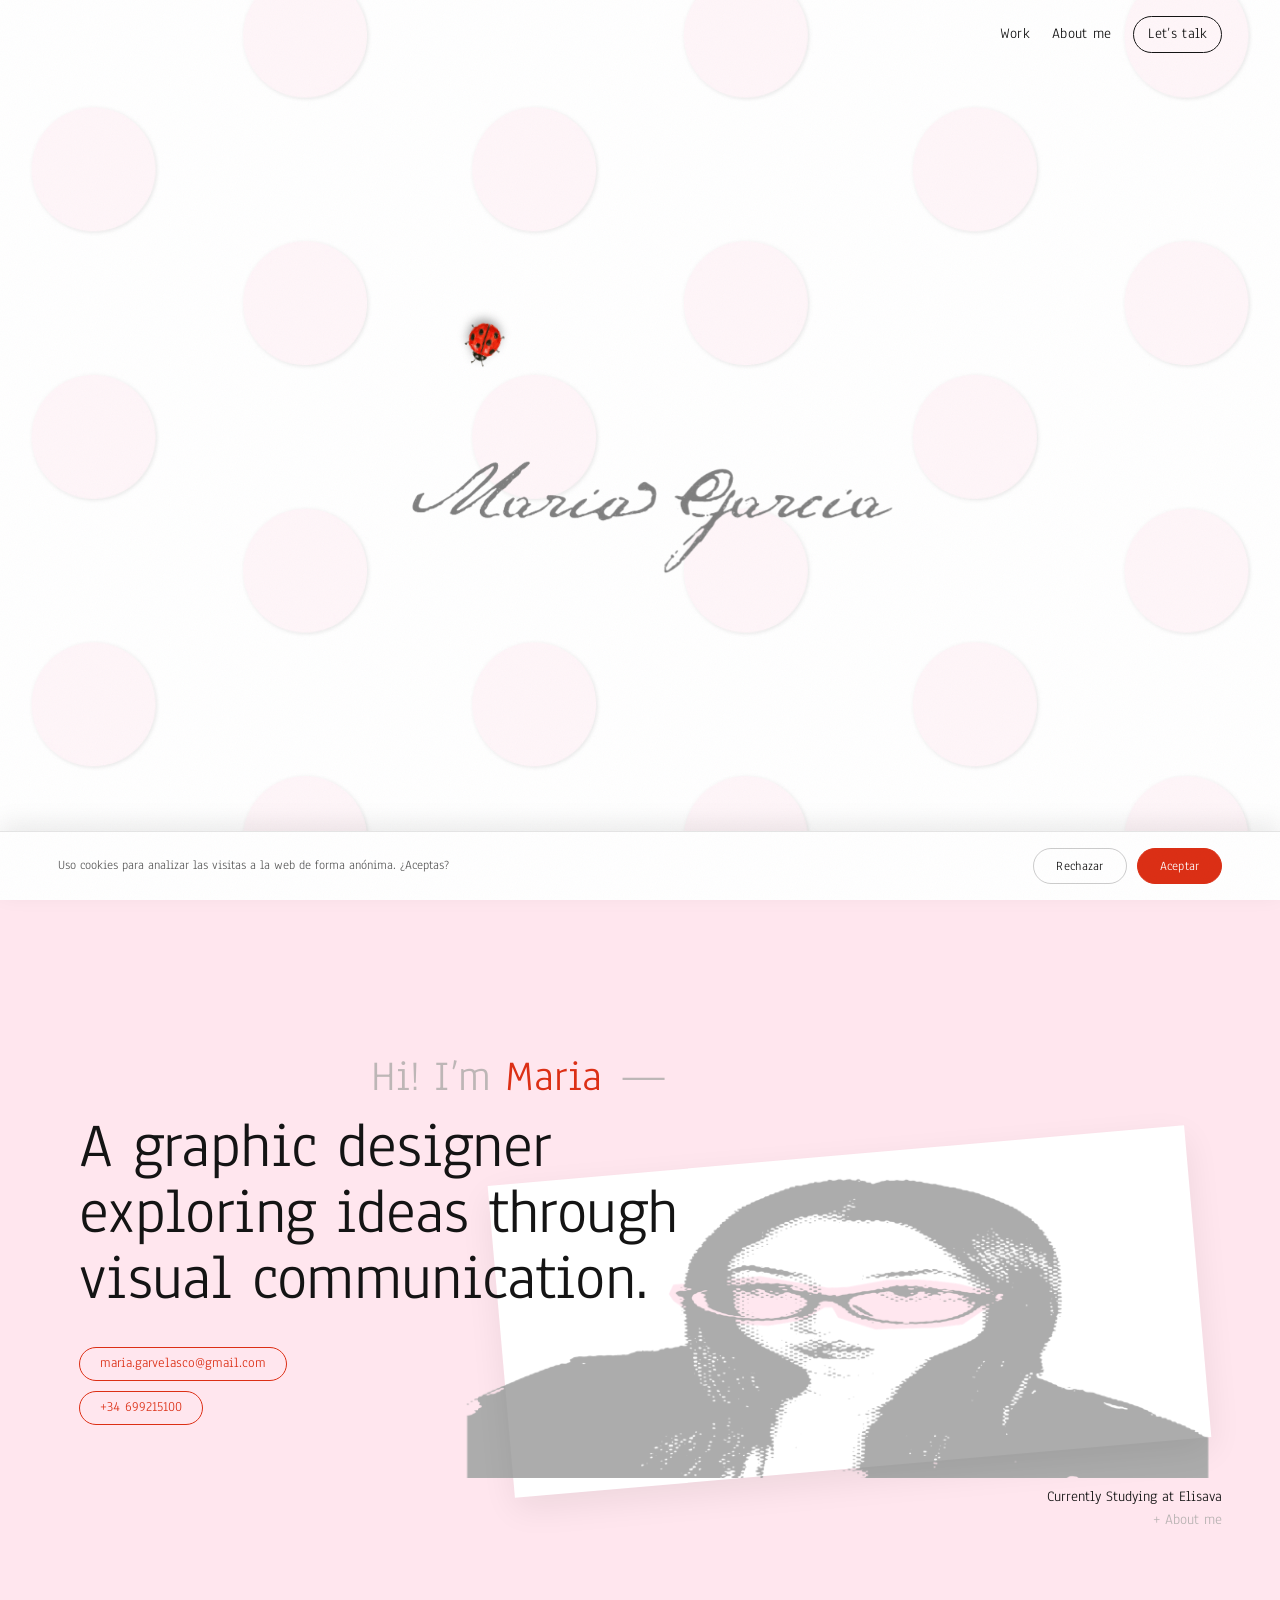
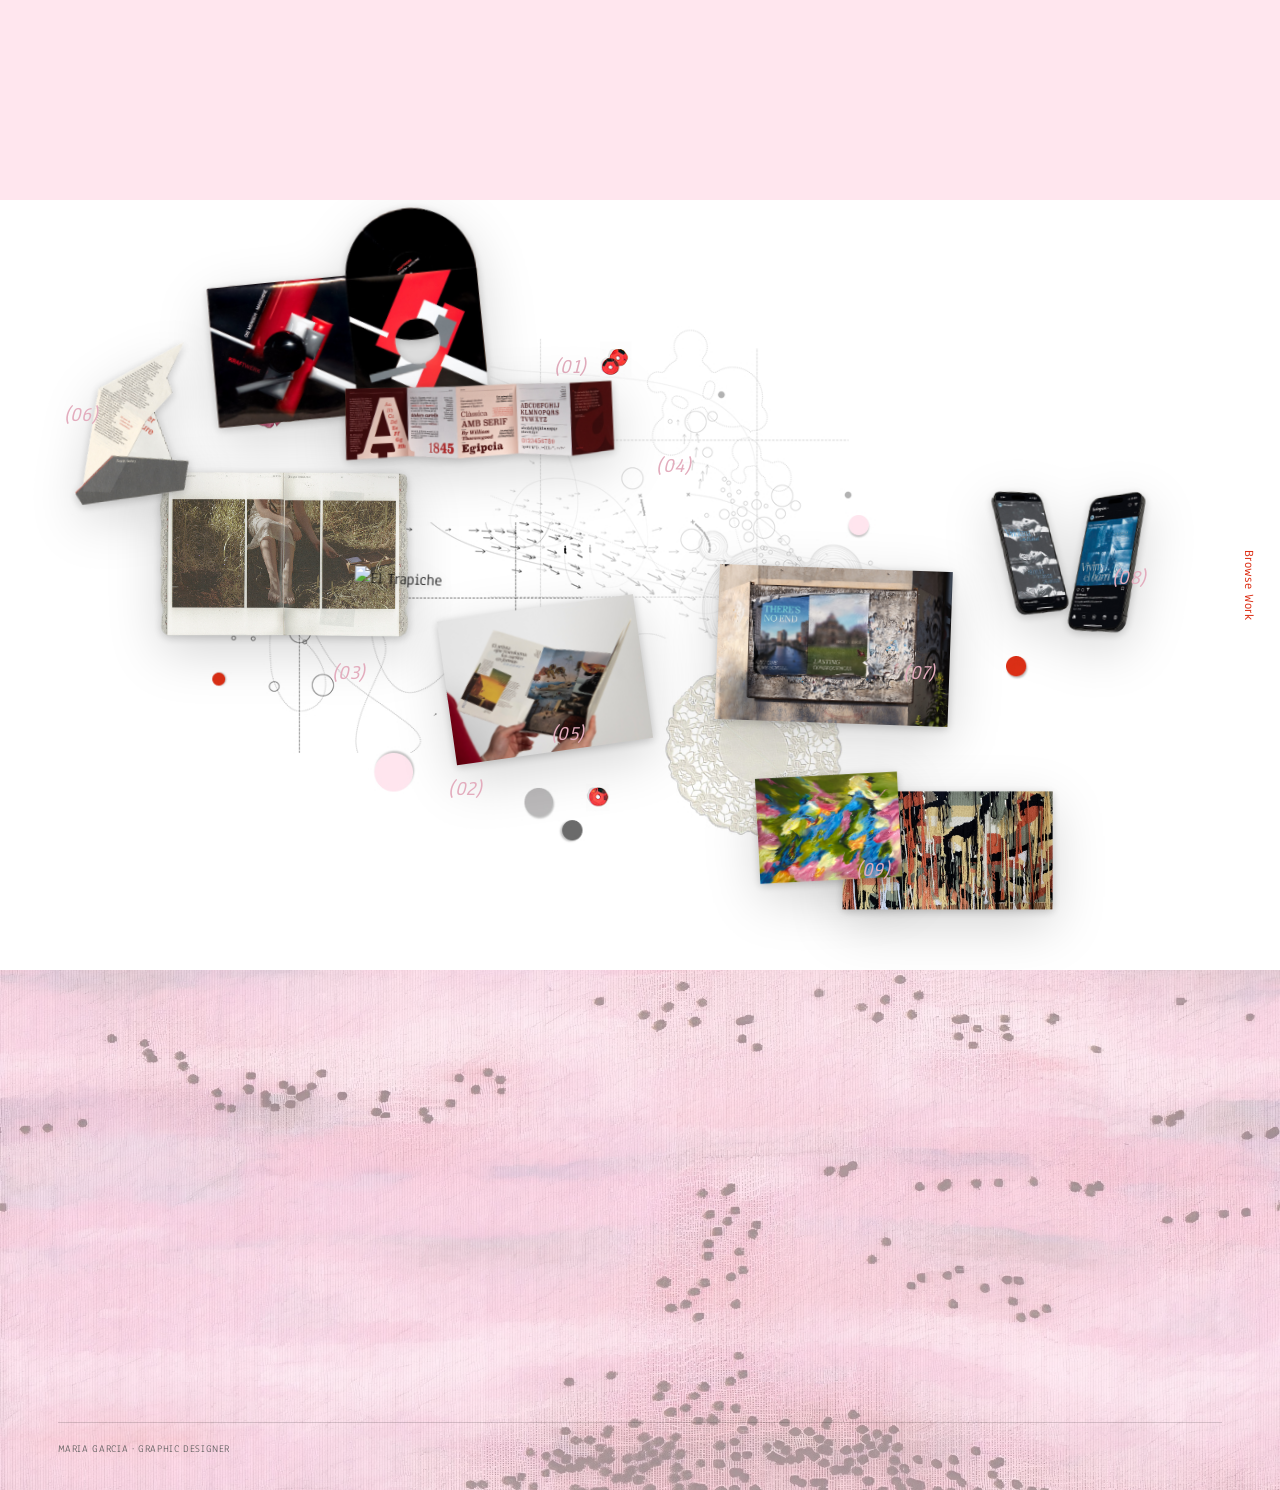
==== commit 7b89acae: "Email links open a Gmail compose window instead of relying on mailto mailto: silently does nothing f" ====
--- a/index.html
+++ b/index.html
@@ -71,7 +71,7 @@
           <p class="about-hi reveal">Hi! I’m <a class="accent" href="about.html">Maria</a> <span class="hi-dash">—</span></p>
           <h1 class="about-lead reveal">A graphic designer exploring ideas through visual communication.</h1>
           <div class="about-contact reveal">
-            <a href="mailto:maria.garvelasco@gmail.com">maria.garvelasco@gmail.com</a>
+            <a href="https://mail.google.com/mail/?view=cm&fs=1&to=maria.garvelasco@gmail.com" target="_blank" rel="noopener">maria.garvelasco@gmail.com</a>
             <a href="tel:+34699215100">+34 699215100</a>
           </div>
         </div>
@@ -99,7 +99,7 @@
         <div class="contact-cta-group">
           <a class="contact-btn" href="letstalk.html">Get in touch</a>
           <div class="contact-icons">
-            <a class="contact-icon" href="mailto:maria.garvelasco@gmail.com" aria-label="Email">
+            <a class="contact-icon" href="https://mail.google.com/mail/?view=cm&fs=1&to=maria.garvelasco@gmail.com" target="_blank" rel="noopener" aria-label="Email">
               <svg viewBox="0 0 24 24" fill="currentColor"><path d="M4.75 6c-.97 0-1.75.78-1.75 1.75v8.5c0 .97.78 1.75 1.75 1.75h14.5c.97 0 1.75-.78 1.75-1.75v-8.5C21 6.78 20.22 6 19.25 6H4.75Zm.4 2.1h13.7l-6.14 4.5a1 1 0 0 1-1.18 0L5.15 8.1Z"/></svg>
             </a>
             <a class="contact-icon" href="tel:+34699215100" aria-label="Phone">
